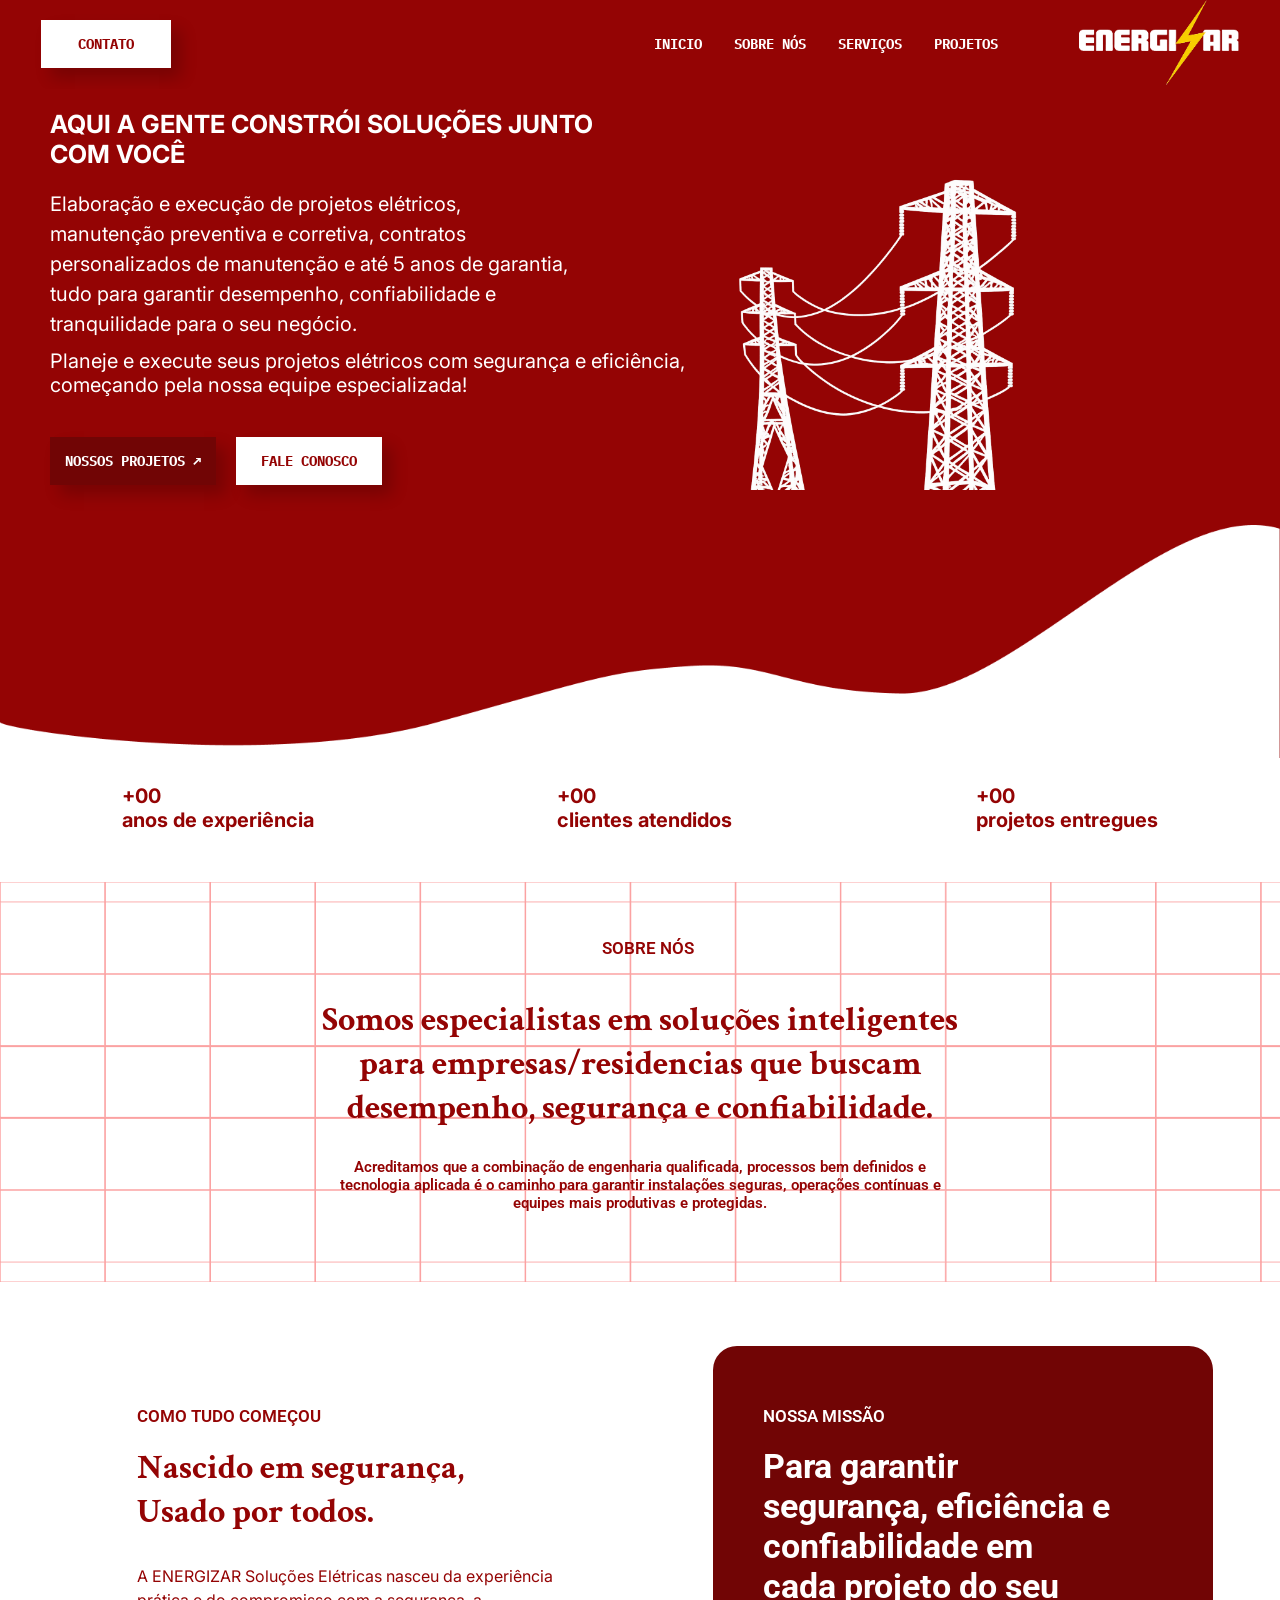
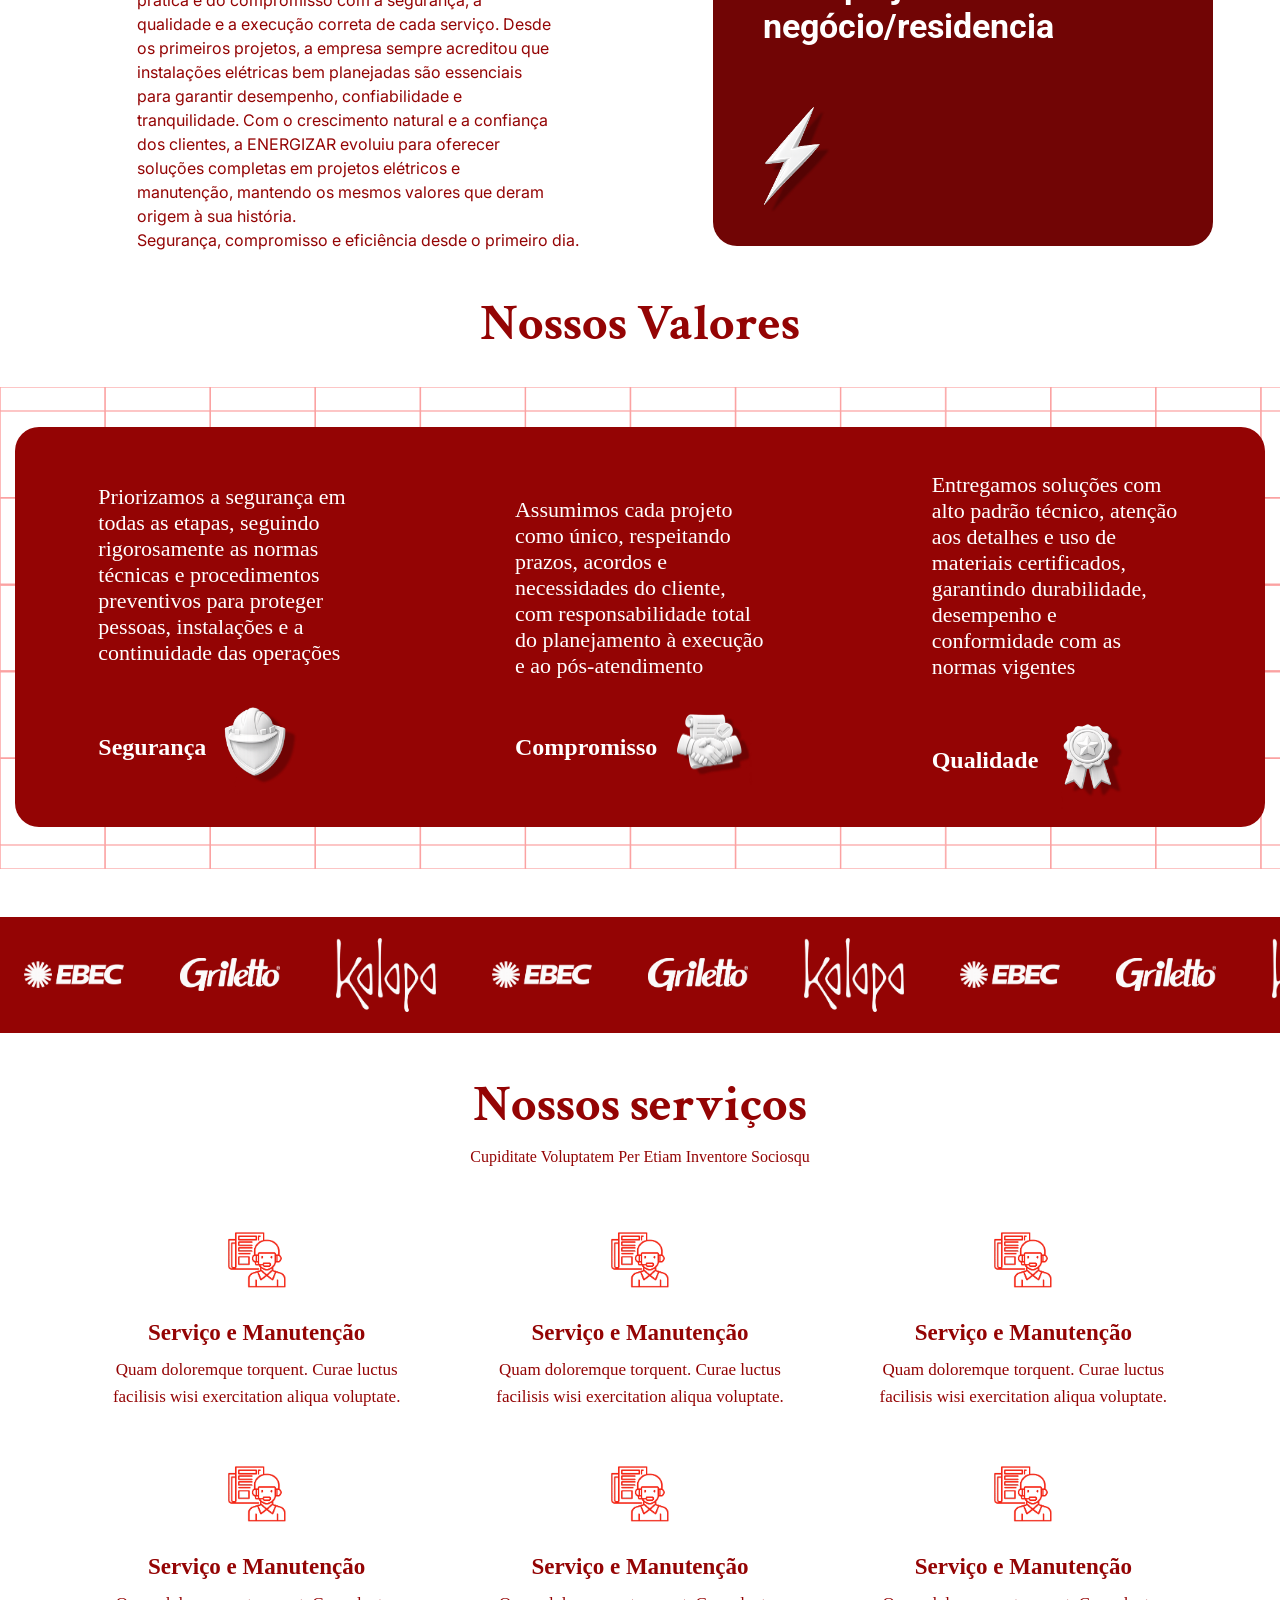
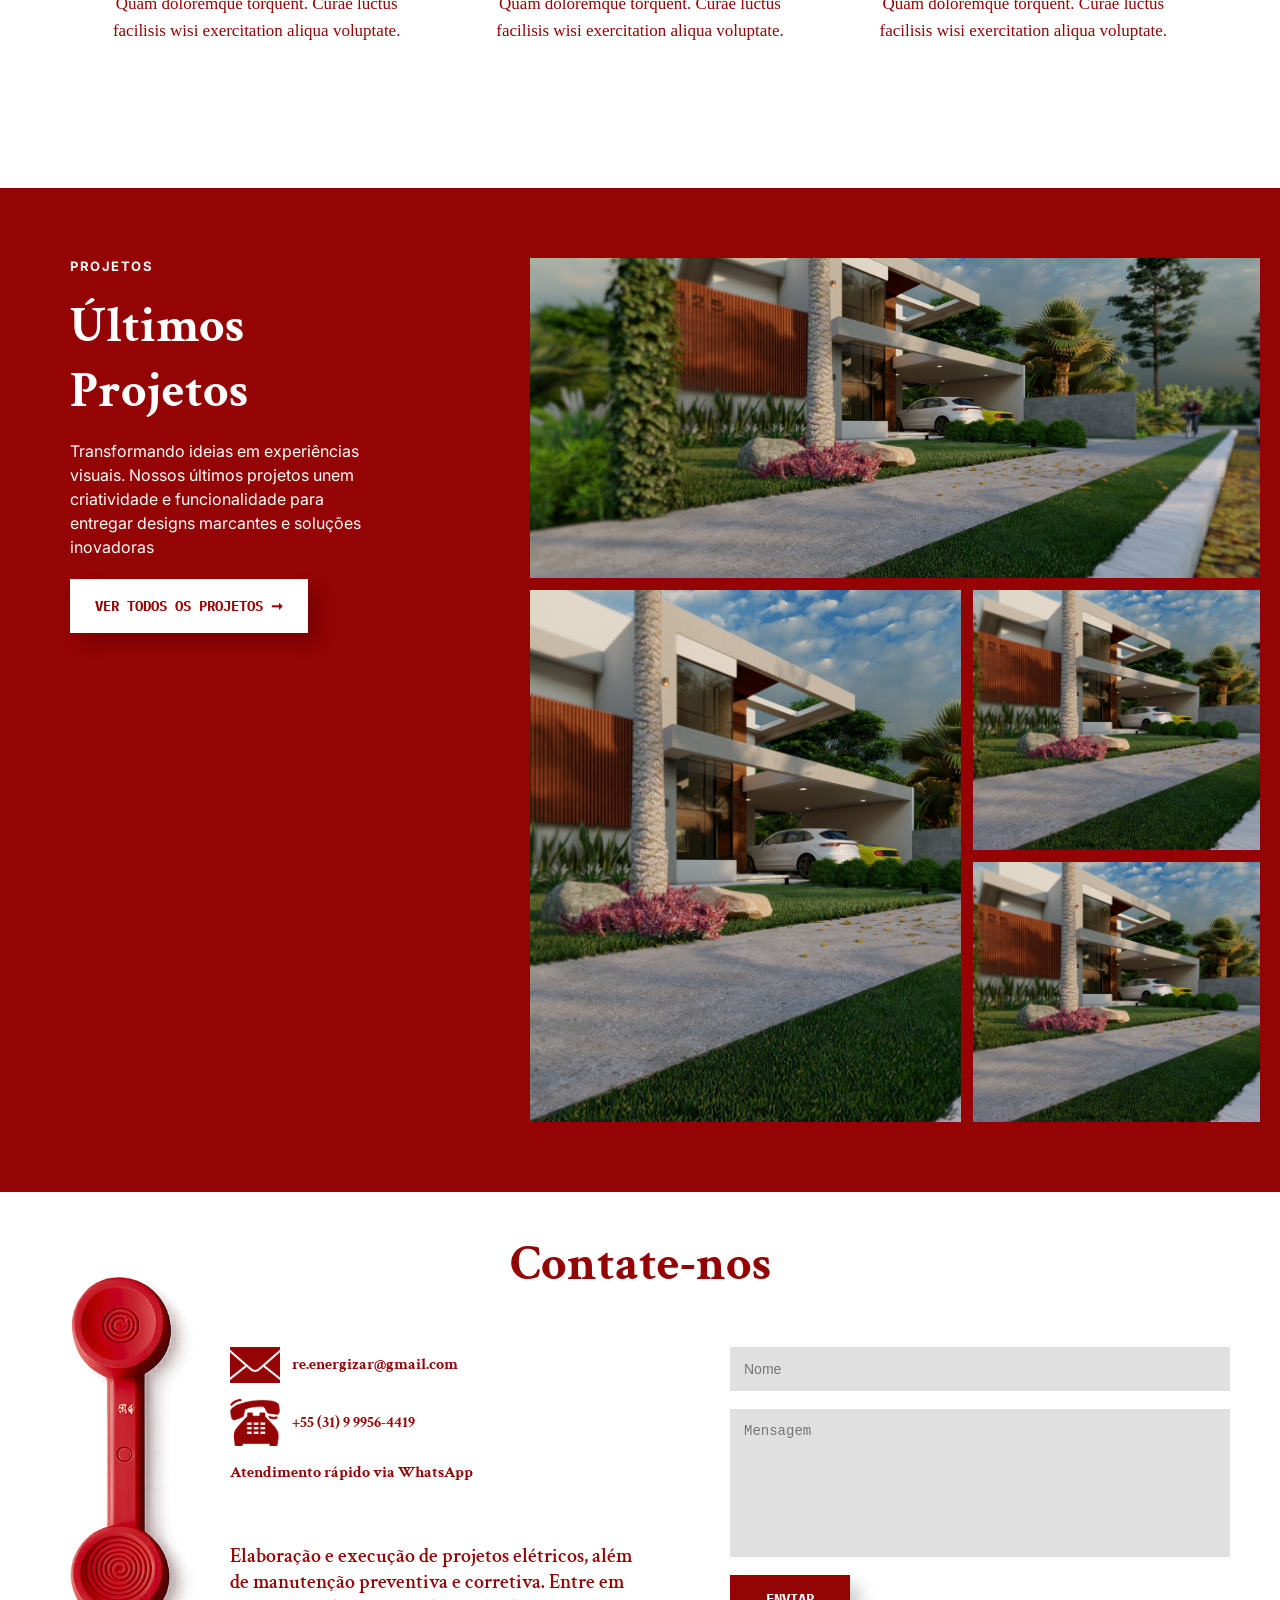
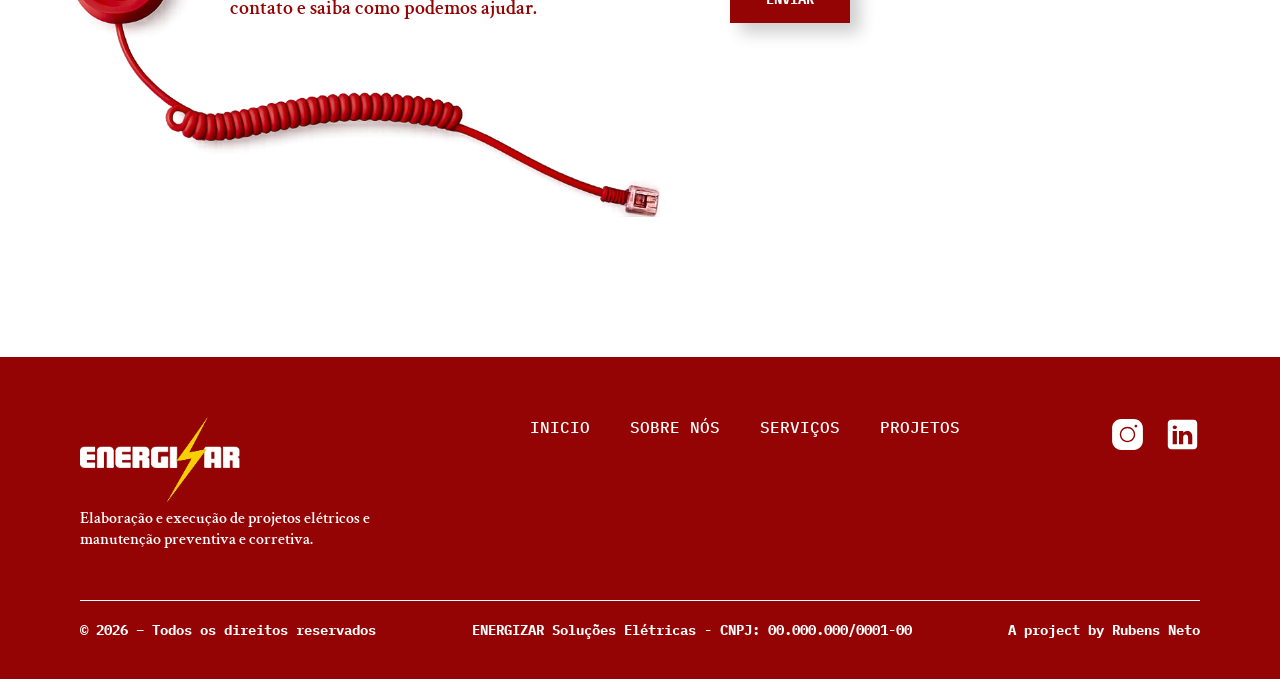
==== index.html @ 708cdece "ENERGIZAR1.1" ====
<!DOCTYPE html>
<html lang="pt-br">

<head>
    <!-- ========== FONTES ========== -->
    <link rel="preconnect" href="https://fonts.googleapis.com">
    <link rel="preconnect" href="https://fonts.gstatic.com" crossorigin>
    <link
        href="https://fonts.googleapis.com/css2?family=IBM+Plex+Mono:ital,wght@0,100;0,200;0,300;0,400;0,500;0,600;0,700;1,100;1,200;1,300;1,400;1,500;1,600;1,700&display=swap"
        rel="stylesheet">
    <link rel="preconnect" href="https://fonts.googleapis.com">
    <link rel="preconnect" href="https://fonts.gstatic.com" crossorigin>
    <link
        href="https://fonts.googleapis.com/css2?family=Inter:ital,opsz,wght@0,14..32,100..900;1,14..32,100..900&display=swap"
        rel="stylesheet">
    <link rel="preconnect" href="https://fonts.googleapis.com">
    <link rel="preconnect" href="https://fonts.gstatic.com" crossorigin>
    <link href="https://fonts.googleapis.com/css2?family=Roboto:ital,wght@0,100..900;1,100..900&display=swap"
        rel="stylesheet">
    <link rel="preconnect" href="https://fonts.googleapis.com">
    <link rel="preconnect" href="https://fonts.gstatic.com" crossorigin>
    <link
        href="https://fonts.googleapis.com/css2?family=Crimson+Text:ital,wght@0,400;0,600;0,700;1,400;1,600;1,700&display=swap"
        rel="stylesheet">

    <!-- ========== META ========== -->
    <meta charset="UTF-8">
    <meta name="viewport" content="width=device-width, initial-scale=1.0">

    <!-- ========== FAVICON ========== -->
    <link rel="icon" type="image/png" sizes="32x32" href="/img/favicon-32x32.png">
    <link rel="icon" type="image/png" sizes="16x16" href="/img/favicon-16x16.png">

    <!-- ========== STYLE ========== -->
    <link rel="stylesheet" href="./style/styleHeader.css">
    <link rel="stylesheet" href="./style/styleInicio.css">

    <!-- ========== TITULO ========== -->
    <title>ENERGIZAR</title>
</head>

<body>
    <!-- ========== HEADER ========== -->
    <header id="header">
        <nav>
            <!-- MENU DESKTOP -->
            <a href="#contato"><button class="contatoHeader">CONTATO</button></a>

            <ul class="nav-list">
                <li><a class="list" href="#inicio">INICIO</a></li>
                <li><a class="list" href="#sobreNos">SOBRE NÓS</a></li>
                <li><a class="list" href="#servicos">SERVIÇOS</a></li>
                <li><a class="list" href="#projetos">PROJETOS</a></li>
            </ul>

            <a class="logo" href="/"><img src="/img/logo.png" alt=""></a>

            <!-- BOTÃO MOBILE -->
            <button class="menu-toggle" id="menuToggle" aria-label="Abrir menu">
                <span></span>
                <span></span>
            </button>

            <!-- MENU MOBILE -->
            <nav class="mobile-menu" id="mobileMenu">
                <ul>
                    <li style="--i:0"><a href="#inicio">INÍCIO</a></li>
                    <li style="--i:1"><a href="#sobreNos">SOBRE NÓS</a></li>
                    <li style="--i:2"><a href="#servicos">SERVIÇOS</a></li>
                    <li style="--i:3"><a href="#projetos">PROJETOS</a></li>
                    <li style="--i:4"><a href="#contato">CONTATO</a></li>
                </ul>
            </nav>
        </nav>
    </header>

    <main>
        <!-- ========== INICIO ========== -->
        <section id="inicio" class="section inicio">
            <div class="containerInicio">
                <img class="capaceteInicio" src="img/capaceteInicio.png" alt="capaceteInicio">

                <h1>AQUI A GENTE CONSTRÓI SOLUÇÕES JUNTO COM VOCÊ</h1>
                <p> Elaboração e execução de projetos elétricos,
                    manutenção preventiva e corretiva, contratos personalizados de manutenção e até 5 anos de
                    garantia,
                    tudo para garantir desempenho, confiabilidade e tranquilidade para o seu negócio.</p>
                <h2>
                    Planeje e execute seus projetos elétricos com segurança e eficiência, começando pela nossa
                    equipe
                    especializada!
                </h2>
            </div>

            <div class="btnInicio">
                <a href="projetos.html#maisProjetos"><button class="btnProjetos">NOSSOS PROJETOS ↗</button></a>

                <a href="#contato"><button class="btnContato">FALE CONOSCO</button></a>
            </div>

            <div class="divisor">
                <img src="img/divisão.png" alt="dividir paginas">
            </div>

            <div class="antenas">
                <img src="./img/antenas.png" alt="antenas">
            </div>
        </section>
        <!-- ========== SOBRE NÓS ========== -->
        <section id="sobreNos" class="section sobreNos">
            <div class="containerSobre">
                <div class="dados">
                    <h3>
                        +00 <br>
                        anos de experiência
                    </h3>

                    <h3>
                        +00 <br>
                        clientes atendidos
                    </h3>

                    <h3>
                        +00 <br>
                        projetos entregues
                    </h3>
                </div>
                <div class="dadosSobre">
                    <img class="grade" src="img/grade.png" alt="grade">
                    <h3>
                        SOBRE NÓS
                    </h3>
                    <h2>
                        Somos especialistas em soluções inteligentes para empresas/residencias que buscam desempenho,
                        segurança e confiabilidade.
                    </h2>
                    <h4>
                        Acreditamos que a combinação de engenharia qualificada, processos bem definidos e tecnologia
                        aplicada é o caminho para garantir instalações seguras, operações contínuas e equipes mais
                        produtivas e protegidas.
                    </h4>
                </div>
                <div class="containerFlexSobre">
                    <div class="dadosHistoria">
                        <h3>
                            COMO TUDO COMEÇOU
                        </h3>
                        <h2>
                            Nascido em segurança,
                            Usado por todos.
                        </h2>
                        <p>
                            A ENERGIZAR Soluções Elétricas nasceu da experiência prática e do compromisso com a
                            segurança, a qualidade e a execução correta de cada serviço.

                            Desde os primeiros projetos, a empresa sempre acreditou que instalações elétricas bem
                            planejadas são essenciais para garantir desempenho, confiabilidade e tranquilidade. Com o
                            crescimento natural e a confiança dos clientes, a ENERGIZAR evoluiu para oferecer soluções
                            completas em projetos elétricos e manutenção, mantendo os mesmos valores que deram origem à
                            sua história.
                        </p>

                        <span>Segurança, compromisso e eficiência desde o primeiro dia.</span>

                    </div>
                    <div class="quadradoMissao">
                        <h3>
                            NOSSA MISSÃO
                        </h3>
                        <h2>
                            Para garantir segurança, eficiência e confiabilidade em cada projeto do seu
                            negócio/residencia
                        </h2>

                        <img src="img/raio3D.png" alt="raio3D">
                    </div>
                </div>



                <div class="containerValoresFlex">
                    <h2>Nossos Valores</h2>

                    <div class="valoresBG">
                        <img class="bgValores" src="img/gradeValores.png" alt="grade">

                        <div class="containerValores">
                            <div class="seguranca">
                                <p>
                                    Priorizamos a segurança em todas as etapas, seguindo rigorosamente as normas
                                    técnicas e
                                    procedimentos preventivos para proteger pessoas, instalações e a continuidade das
                                    operações
                                </p>

                                <div class="valorFooter">
                                    <h1>
                                        Segurança
                                    </h1>

                                    <img src="img/seguranca.png" alt="">
                                </div>
                            </div>

                            <div class="compromisso">
                                <p>
                                    Assumimos cada projeto como único, respeitando prazos, acordos e necessidades do
                                    cliente, com responsabilidade total do planejamento à execução e ao
                                    pós-atendimento
                                </p>

                                <div class="valorFooter">
                                    <h1>
                                        Compromisso
                                    </h1>

                                    <img src="img/compromisso.png" alt="">
                                </div>
                            </div>

                            <div class="qualidade">
                                <p>
                                    Entregamos soluções com alto padrão técnico, atenção aos detalhes e uso de materiais
                                    certificados, garantindo durabilidade, desempenho e conformidade com as normas
                                    vigentes
                                </p>

                                <div class="valorFooter">
                                    <h1>
                                        Qualidade
                                    </h1>

                                    <img src="img/qualidade.png" alt="">
                                </div>
                            </div>

                        </div>
                    </div>
                </div>
            </div>
        </section>
        <!-- ========== CARROSSEL ========== -->
        <div id="carrossel">
            <div class="carrossel">
                <div class="group">
                    <div class="imgCarousel"><img src="img/logos/ebec.png"></div>
                    <div class="imgCarousel"><img src="img/logos/griletto.png"></div>
                    <div class="imgCarousel"><img src="img/logos/kalapa.png"></div>
                    <div class="imgCarousel"><img src="img/logos/ebec.png"></div>
                    <div class="imgCarousel"><img src="img/logos/griletto.png"></div>
                    <div class="imgCarousel"><img src="img/logos/kalapa.png"></div>
                    <div class="imgCarousel"><img src="img/logos/ebec.png"></div>
                    <div class="imgCarousel"><img src="img/logos/griletto.png"></div>
                    <div class="imgCarousel"><img src="img/logos/kalapa.png"></div>
                </div>
                <div aria-hidden class="group">
                    <div class="imgCarousel"><img src="img/logos/ebec.png"></div>
                    <div class="imgCarousel"><img src="img/logos/griletto.png"></div>
                    <div class="imgCarousel"><img src="img/logos/kalapa.png"></div>
                    <div class="imgCarousel"><img src="img/logos/ebec.png"></div>
                    <div class="imgCarousel"><img src="img/logos/griletto.png"></div>
                    <div class="imgCarousel"><img src="img/logos/kalapa.png"></div>
                    <div class="imgCarousel"><img src="img/logos/ebec.png"></div>
                    <div class="imgCarousel"><img src="img/logos/griletto.png"></div>
                    <div class="imgCarousel"><img src="img/logos/kalapa.png"></div>
                </div>
            </div>

        </div>
        <!-- ========== SERVIÇOS ========== -->
        <section id="servicos" class="section servicos">
            <h3>Nossos serviços</h3>
            <h4>Cupiditate Voluptatem Per Etiam Inventore Sociosqu</h4>

            <div class="servicosGrid">
                <div class="servicoCard">
                    <img src="img/serviços/serviços e manutenção.png" alt="Serviço">
                    <h5>Serviço e Manutenção</h5>
                    <p>
                        Quam doloremque torquent. Curae luctus
                        facilisis wisi exercitation aliqua voluptate.
                    </p>
                </div>

                <div class="servicoCard">
                    <img src="img/serviços/serviços e manutenção.png" alt="Serviço">
                    <h5>Serviço e Manutenção</h5>
                    <p>
                        Quam doloremque torquent. Curae luctus
                        facilisis wisi exercitation aliqua voluptate.
                    </p>
                </div>

                <div class="servicoCard">
                    <img src="img/serviços/serviços e manutenção.png" alt="Serviço">
                    <h5>Serviço e Manutenção</h5>
                    <p>
                        Quam doloremque torquent. Curae luctus
                        facilisis wisi exercitation aliqua voluptate.
                    </p>
                </div>

                <div class="servicoCard">
                    <img src="img/serviços/serviços e manutenção.png" alt="Serviço">
                    <h5>Serviço e Manutenção</h5>
                    <p>
                        Quam doloremque torquent. Curae luctus
                        facilisis wisi exercitation aliqua voluptate.
                    </p>
                </div>

                <div class="servicoCard">
                    <img src="img/serviços/serviços e manutenção.png" alt="Serviço">
                    <h5>Serviço e Manutenção</h5>
                    <p>
                        Quam doloremque torquent. Curae luctus
                        facilisis wisi exercitation aliqua voluptate.
                    </p>
                </div>

                <div class="servicoCard">
                    <img src="img/serviços/serviços e manutenção.png" alt="Serviço">
                    <h5>Serviço e Manutenção</h5>
                    <p>
                        Quam doloremque torquent. Curae luctus
                        facilisis wisi exercitation aliqua voluptate.
                    </p>
                </div>
            </div>
        </section>
        <!-- ========== PROJETOS ========== -->
        <section id="projetos" class="section projetos">
            <div class="containerProjetos">
                <h3>PROJETOS</h3>
                <h1>Últimos Projetos</h1>

                <p>Transformando ideias em experiências visuais.
                    Nossos últimos projetos unem criatividade e funcionalidade para entregar designs marcantes e
                    soluções inovadoras </p>

                <a href="projetos.html#maisProjetos"><button class="verProjetos">VER TODOS OS PROJETOS ➞</button></a>
            </div>
            <div class="portfolio">

                <div class="card img1">
                    <img src="img/VB.jpg" alt="Casa VB">
                    <div class="overlay">
                        <h3>Casa VB</h3>
                        <p>Jaraguá do Sul - SC</p>
                    </div>
                </div>

                <div class="card img2">
                    <img src="img/VB.jpg" alt="Detalhe Fachada">
                    <div class="overlay">
                        <h3>Detalhe Fachada</h3>
                        <p>Arquitetura</p>
                    </div>
                </div>

                <div class="card img3">
                    <img src="img/VB.jpg" alt="Área Externa">
                    <div class="overlay">
                        <h3>Área Externa</h3>
                        <p>Residencial</p>
                    </div>
                </div>

                <div class="card img4">
                    <img src="img/VB.jpg" alt="Fachada">
                    <div class="overlay">
                        <h3>Fachada</h3>
                        <p>Alto padrão</p>
                    </div>
                </div>
            </div>

        </section>
        <!-- ========== CONTATO ========== -->
        <section id="contato" class="section contato">
            <div class="containerContatos">

                <h3>Contate-nos</h3>

                <div class="contatoWrapper">

                    <!-- TELEFONE DECORATIVO -->
                    <div class="telefoneDecorativo">
                        <img src="img/Contatos/telefone grande.png" alt="Telefone vermelho">
                    </div>

                    <!-- GRID REAL -->
                    <div class="contatoGrid">

                        <!-- INFO -->
                        <div class="contatoInfo">

                            <div class="contatoItem">
                                <img src="img/Contatos/email.png" alt="">
                                <span>re.energizar@gmail.com</span>
                            </div>

                            <div class="contatoItem">
                                <img src="img/Contatos/telefone.png" alt="">
                                <span>+55 (31) 9 9956-4419</span>
                            </div>

                            <h4>Atendimento rápido via WhatsApp</h4>

                            <p>
                                Elaboração e execução de projetos elétricos,
                                além de manutenção preventiva e corretiva.
                                Entre em contato e saiba como podemos ajudar.
                            </p>

                        </div>

                        <!-- FORM -->
                        <div class="contatoForm">
                            <form onsubmit="enviarWhats(event)">
                                <input type="text" placeholder="Nome" id="nome">
                                <textarea placeholder="Mensagem" rows="4" id="mensagem"></textarea>
                                <button type="submit" >ENVIAR</button>
                            </form>
                        </div>

                    </div>
                </div>

            </div>
        </section>
    </main>

    <footer id="footer">
        <div class="containerFooter">
            <div class="footerLogo">
                <a class="logo" href="/"><img src="/img/logo.png" alt=""></a>

                <p>Elaboração e execução de projetos elétricos e manutenção preventiva e corretiva.</p>
            </div>

            <div class="footerMenu">
                <ul class="nav-list-footer">
                    <li><a class="list" href="#inicio">INICIO</a></li>
                    <li><a class="list" href="#sobreNos">SOBRE NÓS</a></li>
                    <li><a class="list" href="#servicos">SERVIÇOS</a></li>
                    <li><a class="list" href="#projetos">PROJETOS</a></li>
                </ul>
            </div>

            <div class="footerRedeSociais">
                <!-- INSTAS -->
                <a href="https://www.instagram.com/energizar4/"><svg xmlns="http://www.w3.org/2000/svg" x="0px" y="0px"
                        width="35 " height="35" viewBox="0,0,256,256">
                        <g fill="#ffffff" fill-rule="nonzero" stroke="none" stroke-width="1" stroke-linecap="butt"
                            stroke-linejoin="miter" stroke-miterlimit="10" stroke-dasharray="" stroke-dashoffset="0"
                            font-family="none" font-weight="none" font-size="none" text-anchor="none"
                            style="mix-blend-mode: normal">
                            <g transform="scale(5.12,5.12)">
                                <path
                                    d="M16,3c-7.17,0 -13,5.83 -13,13v18c0,7.17 5.83,13 13,13h18c7.17,0 13,-5.83 13,-13v-18c0,-7.17 -5.83,-13 -13,-13zM37,11c1.1,0 2,0.9 2,2c0,1.1 -0.9,2 -2,2c-1.1,0 -2,-0.9 -2,-2c0,-1.1 0.9,-2 2,-2zM25,14c6.07,0 11,4.93 11,11c0,6.07 -4.93,11 -11,11c-6.07,0 -11,-4.93 -11,-11c0,-6.07 4.93,-11 11,-11zM25,16c-4.96,0 -9,4.04 -9,9c0,4.96 4.04,9 9,9c4.96,0 9,-4.04 9,-9c0,-4.96 -4.04,-9 -9,-9z">
                                </path>
                            </g>
                        </g>
                    </svg></a>

                <!-- LINKEDIN -->
                <a href="http://linkedin.com/energizar/"><svg xmlns="http://www.w3.org/2000/svg" x="0px" y="0px"
                        width="35" height="35" viewBox="0,0,256,256">
                        <g fill="#ffffff" fill-rule="nonzero" stroke="none" stroke-width="1" stroke-linecap="butt"
                            stroke-linejoin="miter" stroke-miterlimit="10" stroke-dasharray="" stroke-dashoffset="0"
                            font-family="none" font-weight="none" font-size="none" text-anchor="none"
                            style="mix-blend-mode: normal">
                            <g transform="scale(5.12,5.12)">
                                <path
                                    d="M41,4h-32c-2.76,0 -5,2.24 -5,5v32c0,2.76 2.24,5 5,5h32c2.76,0 5,-2.24 5,-5v-32c0,-2.76 -2.24,-5 -5,-5zM17,20v19h-6v-19zM11,14.47c0,-1.4 1.2,-2.47 3,-2.47c1.8,0 2.93,1.07 3,2.47c0,1.4 -1.12,2.53 -3,2.53c-1.8,0 -3,-1.13 -3,-2.53zM39,39h-6c0,0 0,-9.26 0,-10c0,-2 -1,-4 -3.5,-4.04h-0.08c-2.42,0 -3.42,2.06 -3.42,4.04c0,0.91 0,10 0,10h-6v-19h6v2.56c0,0 1.93,-2.56 5.81,-2.56c3.97,0 7.19,2.73 7.19,8.26z">
                                </path>
                            </g>
                        </g>
                    </svg></a>

            </div>

        </div>

        <div class="footerEnd">
            <h4>© 2026 – Todos os direitos reservados</h4>

            <h4>ENERGIZAR Soluções Elétricas - CNPJ: 00.000.000/0001-00</h4>

            <h4>A project by Rubens Neto</h4>

        </div>
    </footer>


    <script src="header.js"></script>
    <script src="contato.js"></script>

</body>

</html>
---- style/styleHeader.css ----
* {
    margin: 0;
    padding: 0;
}


/*HEADER*/
.contatoHeader {
    font-size: 14px;
    font-family: "IBM Plex Mono", monospace;
    font-weight: 700;
    font-style: normal;
    padding: 15px 37px;
    outline-offset: 0px;
    background: white;
    border: 0;
    font-weight: bolder;
    color: #940404;
    transition: all .1s ease-in-out;
    cursor: pointer;
    box-shadow: 10px 10px 15px rgba(0, 0, 0, 0.192);
    position: relative;
    overflow: hidden;
    transition-duration: .3s;
}

.contatoHeader:hover::before {
    transform: translate(0, -50%);
}

.contatoHeader:active {
    transform: translateY(4px);
    transition-duration: .3s;
}

.list {
    color: white;
    text-decoration: none;
    transition: 0.3s;
}

.list:hover {
    opacity: 0.7;
}

.logo img {
    width: 160px;
    height: auto;
}

.logoMobile {
    display: none;
}

nav {
    display: flex;
    justify-content: space-around;
    align-items: center;
    height: 100%;
    background-color: #940404;
    font-family: "IBM Plex Mono", monospace;
    font-weight: 700;
    font-size: 14px;
}

.nav-list {
    list-style: none;
    display: flex;
    margin-left: 370px;
}

.nav-list li {
    margin-left: 32px;

}


/* ===== MENU MOBILE ===== */
.menu-toggle {
    display: none;
}

.mobile-menu {
    display: none;
}

/* MOBILE */
@media screen and (max-width: 1000px) {

    nav {
        justify-content: space-around;
        padding: 0 30px;
    }

    .logo img {
        width: 140px;
    }

    .nav-list,
    .contatoHeader {
        display: none;
    }

    /* BOTÃO */
    .menu-toggle {
        display: block;
        width: 30px;
        height: 22px;
        position: relative;
        background: none;
        border: none;
        cursor: pointer;
        z-index: 1001;
    }

    .menu-toggle span {
        position: absolute;
        width: 100%;
        height: 2px;
        background: #fff;
        border-radius: 2px;
        transition:
            transform .45s cubic-bezier(.4, 0, .2, 1),
            top .45s cubic-bezier(.4, 0, .2, 1);
    }

    .menu-toggle span:nth-child(1) {
        top: 6px;
    }

    .menu-toggle span:nth-child(2) {
        top: 14px;
    }

    .menu-toggle.active span:nth-child(1) {
        top: 10px;
        transform: rotate(45deg);
    }

    .menu-toggle.active span:nth-child(2) {
        top: 10px;
        transform: rotate(-45deg);
    }

    /* MENU FULLSCREEN */
    .mobile-menu {
        display: block;
        position: fixed;
        inset: 0;
        background: #940404;
        backdrop-filter: blur(20px);
        transform: translateY(-100%);
        transition: transform .55s cubic-bezier(.4, 0, .2, 1);
        padding: 100px 24px;
        z-index: 1000;
    }

    .mobile-menu.active {
        transform: translateY(0);
    }

    .mobile-menu ul {
        list-style: none;
        margin-right: 450px;
        margin-bottom: 400px;
    }

    .mobile-menu li {
        opacity: 0;
        transform: translateY(16px);
    }

    .mobile-menu.active li {
        animation: fadeUp .45s cubic-bezier(.4, 0, .2, 1) forwards;
        animation-delay: calc(var(--i) * 0.08s);
    }

    .mobile-menu a {
        display: block;
        padding: 16px 0;
        font-size: 30px;
        color: #ffffff;
        text-decoration: none;
        border-bottom: 1px solid rgba(0, 0, 0, .08);
    }

    @keyframes fadeUp {
        to {
            opacity: 1;
            transform: translateY(0);
        }
    }
}
---- style/styleInicio.css ----
* {
    margin: 0;
    padding: 0;
}

body {
    overflow-x: hidden;
}

/*SCROLBAR*/
::-webkit-scrollbar {
    width: 10px;
}

::-webkit-scrollbar-thumb {
    background: transparent;
}

::-webkit-scrollbar-thumb {
    border-radius: 6px;
    background-color: #940404;
}


/*toda section tem no minimo 75% de altura*/
section {
    min-height: 75vh;
}

#inicio {
    background: #940404;
    position: relative;
    overflow: hidden;
}

.containerInicio {
    color: #ffffff;
    margin-left: 50px;
    padding-top: 20px;
}

.containerInicio h1 {
    font-family: "Inter", sans-serif;
    font-weight: bold;
    font-size: 25px;
    max-width: 550px;
    line-height: 1.2;
}

.containerInicio p {
    font-family: "Inter", sans-serif;
    font-weight: normal;
    font-size: 20px;
    margin-top: 20px;
    max-width: 520px;
    line-height: 1.5;
}

.containerInicio h2 {
    font-family: "Inter", sans-serif;
    font-weight: normal;
    font-size: 20px;
    margin-top: 10px;
    max-width: 700px;
}

.btnInicio {
    position: relative;
    z-index: 10;
}

.btnProjetos {
    font-size: 14px;
    font-family: "IBM Plex Mono", monospace;
    font-weight: 700;
    font-style: normal;
    padding: 15px 15px;
    outline-offset: 0px;
    background: #710505;
    border: 0;
    font-weight: bolder;
    color: #ffffff;
    transition: all .1s ease-in-out;
    cursor: pointer;
    box-shadow: 10px 10px 15px rgba(0, 0, 0, 0.192);
    overflow: hidden;
    transition-duration: .3s;
}

.btnProjetos:hover::before {
    transform: translate(0, -50%);
}

.btnProjetos:active {
    transform: translateY(4px);
    transition-duration: .3s;
}

.btnContato {
    font-size: 14px;
    font-family: "IBM Plex Mono", monospace;
    font-weight: 700;
    font-style: normal;
    padding: 15px 25px;
    outline-offset: 0px;
    background: #ffffff;
    border: 0;
    font-weight: bolder;
    color: #940404;
    transition: all .1s ease-in-out;
    cursor: pointer;
    box-shadow: 10px 10px 15px rgba(0, 0, 0, 0.192);
    overflow: hidden;
    transition-duration: .3s;
}

.btnContato:hover::before {
    transform: translate(0, -50%);
}

.btnContato:active {
    transform: translateY(4px);
    transition-duration: .3s;
}

.btnInicio {
    margin-left: 50px;
    margin-top: 40px;
    display: flex;
    gap: 20px;

}

.divisor{
position:absolute;
bottom:0;
left:0;
width:100%;
}

.divisor img{
width:100%;
display: block;
}

.antenas{
position:absolute;
bottom:0;
right:18%;
top: 12%;
}

.antenas img{
width:clamp(200px, 25vw, 400px);
}

.capaceteInicio {
    display: none;
}

/*MOBILE #INICIO*/
@media screen and (max-width: 1000px) {
    .capaceteInicio {
        display: block;
    }

    .capaceteInicio {
        width: 90px;
        margin-bottom: 25px;
    }

    .containerInicio p {
        display: none;
    }

    .containerInicio h1 {
        max-width: 300px;
        font-size: 20px;
    }

    .containerInicio h2 {
        max-width: 300px;
        font-size: 20px;
    }

    .btnContato {
        display: none;
    }

    .antenas {
        display: none;
    }

}

/*SOBRE NOS*
DADOS*/

#sobreNos{
    background-color: #fff;
}

.dados {
    display: flex;
    justify-content: space-around;
    align-items: center;
}

.dados h3 {
    font-size: 20px;
    font-family: "Inter", sans-serif;
    font-weight: bold;
    color: #940404;
    margin-top: 20px;
}

.dadosSobre {
    position: relative;
    margin-top: 50px;

}

.grade img {
    width: 100%;
    display: block;
}

.dadosSobre h3 {
    font-family: "Roboto", sans-serif;
    font-weight: 600;
    font-size: 17px;
    position: absolute;
    top: 14%;
    left: 47%;
    color: #940404;
}

.dadosSobre h2 {
    font-family: "Crimson Text", serif;
    font-weight: bold;
    text-align: center;
    font-size: 34px;
    max-width: 700px;
    position: absolute;
    top: 45%;
    left: 50%;
    transform: translate(-50%, -50%);
    color: #940404;
}

.dadosSobre h4 {
    font-family: "Roboto", sans-serif;
    font-weight: 600;
    text-align: center;
    font-size: 15px;
    position: absolute;
    top: 75%;
    left: 50%;
    transform: translate(-50%, -50%);
    color: #940404;
}

/*MOBILE
SOBRE NOS*
DADOS*/

@media screen and (max-width: 1000px) {
    .dados {
        text-align: center;
    }

    .dados h3 {
        font-size: 15px;
        min-width: 50px;
    }

    .dadosSobre {
        position: relative;
        margin-top: 50px;
    }

    .dadosSobre h3 {
        font-size: 17px;
        top: 10%;
        left: 40%;
    }

    .dadosSobre h2 {
        font-size: 20px;
        min-width: 300px;
        top: 40%;
        left: 50%;
    }

    .dadosSobre h4 {
        font-size: 15px;
        min-width: 350px;
        top: 75%;
        left: 50%;
    }

}




/*SOBRE NOS
VALORES, HISTORIA e MISSAO*/

/*HISTORIA*/

.containerFlexSobre {
    display: flex;
    justify-content: space-around;
    margin-top: 60px;
}

.dadosHistoria {
    color: #940404;
    margin-left: 70PX;
}

.dadosHistoria h3 {
    margin-top: 60px;
    font-family: "Roboto", sans-serif;
    font-weight: 600;
    font-size: 17px;
    color: #940404;
}

.dadosHistoria h2 {
    margin-top: 20px;
    font-family: "Crimson Text", serif;
    font-weight: bold;
    font-size: 34px;
    max-width: 350px;
    color: #940404;
}

.dadosHistoria p {
    margin-top: 30px;
    font-family: "Inter", sans-serif;
    font-weight: normal;
    max-width: 420px;
    line-height: 1.5;
    color: #940404;
}

.dadosHistoria span {
    margin-top: 70px;
    font-family: "Inter", sans-serif;
    font-weight: normal;
    max-width: 420px;
    line-height: 1.5;
    color: #940404;
}

/*MISSAO*/

.quadradoMissao {
    width: 500px;
    height: 500px;
    background-color: #710505;
    border-radius: 24px;
}

.quadradoMissao h3 {
    margin-top: 60px;
    margin-left: 50px;
    font-family: "Roboto", sans-serif;
    font-weight: 600;
    font-size: 17px;
    color: #ffffff;
}

.quadradoMissao h2 {
    margin-top: 20px;
    margin-left: 50px;
    font-family: "Roboto", sans-serif;
    font-weight: bold;
    font-size: 34px;
    max-width: 350px;
    color: #ffffff;
}

.quadradoMissao img {
    width: 70px;
    margin-top: 60px;
    margin-left: 50px;
}

/*VALORES*/
.valoresBG {
    position: relative;
    width: 100%;
    display: flex;
    justify-content: center;
    margin-top: 30px;
    margin-bottom: 90px
}

.bgValores {
    position: absolute;
    inset: 0;
    object-fit: cover;
    z-index: 1;
}

.containerValoresFlex {
    display: flex;
    flex-direction: column;
    align-items: center;
}

.containerValoresFlex h2 {
    font-family: "Crimson Text", serif;
    font-weight: bold;
    display: flex;
    justify-content: center;
    color: #940404;
    margin-top: 40px;
    font-size: 50px;
}

.containerValores {
    margin-top: 40px;
    width: 1250px;
    height: 400px;
    background-color: #940404;
    border-radius: 24px;
    display: flex;
    justify-content: space-around;
    align-items: center;
    z-index: 2;
}

.containerValores p {
    color: #ffffff;
    max-width: 250px;
    font-size: 22px;
    margin-top: 30px;
}

.valorFooter {
    display: flex;
    align-items: center;
    gap: 12px;
    margin-top: 30px;
}

.containerValores h1 {
    color: #ffffff;
}

.containerValores img {
    width: 90px;
    pointer-events: none;
}

/*MOBILE
SOBRE NÒS
MISSÃO
VALORES*/

@media screen and (max-width: 1000px) {

    /* HISTÓRIA + MISSÃO */
    .containerFlexSobre {
        flex-direction: column;
        align-items: center;
        margin-top: 40px;
        gap: 40px;
    }

    .dadosHistoria {
        margin-left: 0;
        padding: 0 25px;
        text-align: left;
    }

    .dadosHistoria h2 {
        font-size: 26px;
        max-width: 100%;
    }

    .dadosHistoria p {
        max-width: 100%;
        font-size: 15px;
    }

    .dadosHistoria span {
        display: block;
        margin-top: 30px;
        font-size: 14px;
    }

    /* MISSÃO */
    .quadradoMissao {
        width: 90%;
        height: auto;
        padding-bottom: 40px;
    }

    .quadradoMissao h3,
    .quadradoMissao h2,
    .quadradoMissao img {
        margin-left: 30px;
        margin-right: 30px;
    }

    .quadradoMissao h2 {
        font-size: 24px;
        max-width: 100%;
    }

    .quadradoMissao img {
        margin-top: 40px;
        width: 55px;
    }

    /* VALORES */

    .bgValores {
        display: none;
    }

    .containerValoresFlex h2 {
        font-size: 42px;
        text-align: center;
    }

    .containerValores {
        flex-direction: column;
        width: 70%;
        height: auto;
        padding: 40px 25px;
        gap: 40px;
        align-items: flex-start;
    }

    .containerValores p {
        max-width: 90%;
        font-size: 16px;
        margin-left: 15px;
    }

    .containerValores img {
        width: 60px;
        margin-left: 15px;
    }

    .valorFooter h1 {
        font-size: 20px;
        margin-left: 15px;
    }

}

/*CARROSEL*/
#carrossel {
    background: #940404;
    overflow: hidden;
}

.carrossel {
    margin: 10px auto;
    display: flex;
    overflow-x: hidden;
}

.carrossel::-webkit-scrollbar {
    display: none;
}

.group {
    display: flex;
    align-items: center;
    justify-content: center;
    gap: 0.5em;
    animation: spin 30s infinite linear;
    padding-right: 1em;
}

.imgCarousel {
    margin: 0;
    flex: 0 0 5em;
    height: 3em;
    padding: 1.5em;
    display: flex;
    align-items: center;
}

.imgCarousel img {
    width: 100px;
}

@keyframes spin {
    from {
        translate: 0;
    }

    to {
        translate: -100%;
    }
}

/*NOSSOS SERVIÇOS*/
#servicos {
    background-color: #fff;
}

.servicos {
    text-align: center;
    padding: 40px 30px;
}

.servicos h3 {
    font-family: "Crimson Text", serif;
    font-weight: bold;
    color: #940404;
    font-size: 50px;
    margin-bottom: 10px;
}

.servicos h4 {
    color: #940404;
    font-weight: 400;
    margin-bottom: 60px;
}

.servicosGrid {
    display: grid;
    grid-template-columns: repeat(3, 1fr);
    gap: 50px;
    max-width: 1100px;
    margin: 0 auto;
    margin-bottom: 90px;
}

.servicoCard img {
    width: 70px;
    margin-bottom: 20px;
}

.servicoCard h5 {
    color: #940404;
    font-size: 23px;
    margin-bottom: 10px;
}

.servicoCard p {
    color: #940404;
    font-size: 17px;
    line-height: 1.6;
}

/*MOBILE
NOSSOS SERVIÇOS*/

@media screen and (max-width: 1000px) {

    .servicos {
        padding: 40px 20px;
    }

    .servicos h3 {
        font-size: 42px;
    }

    .servicos h4 {
        font-size: 14px;
        margin-bottom: 40px;
        padding: 0 10px;
    }

    .servicosGrid {
        grid-template-columns: 1fr;
        gap: 60px;
        max-width: 100%;
        margin-bottom: 60px;
    }

    .servicoCard {
        padding: 0 20px;
    }

    .servicoCard img {
        width: 85px;
    }

    .servicoCard h5 {
        font-size: 20px;
    }

    .servicoCard p {
        font-size: 15px;
        max-width: 280px;
        margin: 0 auto;
    }

}


/*PROJETOS*/
#projetos {
    background: #940404;
    display: flex;
}

.containerProjetos {
    margin-left: 70px;
    padding-top: 70px;
}

.containerProjetos h3 {
    font-family: "Inter", sans-serif;
    font-weight: bold;
    font-size: 13px;
    letter-spacing: 1.5px;
    color: #ffffff;
}

.containerProjetos h1 {
    margin-top: 20px;
    font-family: "Crimson Text", serif;
    font-weight: bold;
    font-size: 50px;
    max-width: 100px;
    color: #ffffff;
}

.containerProjetos p {
    margin-top: 15px;
    font-family: "Inter", sans-serif;
    font-weight: normal;
    max-width: 420px;
    line-height: 1.5;
    color: #ffffff;
}

.containerProjetos button {
    margin-top: 20px;
    font-size: 14px;
    font-family: "IBM Plex Mono", monospace;
    font-weight: 700;
    font-style: normal;
    padding: 18px 25px;
    outline-offset: 0px;
    background: #ffffff;
    border: 0;
    font-weight: bolder;
    color: #940404;
    transition: all .1s ease-in-out;
    cursor: pointer;
    box-shadow: 10px 10px 15px rgba(0, 0, 0, 0.192);
    overflow: hidden;
    transition-duration: .3s;
}

.containerProjetos button:hover::before {
    transform: translate(0, -50%);
}

.containerProjetos button:active {
    transform: translateY(4px);
    transition-duration: .3s;
}



/*PORTFOLIO*/
/* GRID PRINCIPAL */
.portfolio {
    display: grid;
    grid-template-columns: 0.6fr 0.4fr;
    grid-template-rows: 320px 260px 260px;
    gap: 12px;
    margin-top: 70px;
    grid-template-areas:
        "img1 img1"
        "img2 img3"
        "img2 img4";
    padding-left: 140px;
    margin-right: 20px;
    margin-bottom: 70px;
}

/* ÁREAS */
.img1 {
    grid-area: img1;
}

.img2 {
    grid-area: img2;
}

.img3 {
    grid-area: img3;
}

.img4 {
    grid-area: img4;
}


.card {
    position: relative;
    overflow: hidden;
    cursor: pointer;
    background: #000;
}


.card img {
    width: 100%;
    height: 100%;
    object-fit: cover;
    transition: transform 0.6s ease;
}

.card:hover img {
    transform: scale(1.08);
}

.overlay {
    position: absolute;
    inset: 0;
    background: linear-gradient(to top,
            rgba(0, 0, 0, 0.65),
            rgba(0, 0, 0, 0.25),
            rgba(0, 0, 0, 0));

    display: flex;
    flex-direction: column;
    justify-content: flex-end;
    padding: 20px;
    opacity: 0;
    transform: translateY(25px);
    transition: opacity 0.45s ease, transform 0.45s ease;
}

.card:hover .overlay {
    opacity: 1;
    transform: translateY(0);
}

.overlay h3 {
    color: #fff;
    font-size: 18px;
    font-weight: 600;
    line-height: 1.2;
}

.overlay p {
    color: #ddd;
    font-size: 14px;
    margin-top: 4px;
}

/*MOBILE
PROJETOS*/
@media screen and (max-width: 1000px) {

    #projetos {
        flex-direction: column;
    }

    .containerProjetos {
        margin-left: 0;
        padding: 50px 25px 0 25px;
    }

    .containerProjetos h1 {
        font-size: 36px;
        max-width: 200px;
    }

    .containerProjetos p {
        max-width: 100%;
        font-size: 15px;
    }

    .containerProjetos button {
        padding: 16px 20px;
        font-size: 13px;
    }

    /* PORTFOLIO MOBILE */
    .portfolio {
        grid-template-columns: 1fr;
        grid-template-rows: auto;
        grid-template-areas:
            "img1"
            "img2"
            "img3"
            "img4";
        padding-left: 25px;
        padding-right: 25px;
        margin-top: 40px;
        gap: 20px;
    }

    .img3,
    .img4 {
        display: none;
    }

    .card {
        height: 250px;
    }

    

}

/*CONTATO*/
#contato {
    background: #ffffff;
    margin-bottom: 50px;
}

.containerContatos h3 {
    font-family: "Crimson Text", serif;
    font-weight: bold;
    display: flex;
    justify-content: center;
    color: #940404;
    margin-top: 40px;    
    margin-bottom: 50px;
    font-size: 50px;
}

.contatoWrapper {
    position: relative;
}

/* TELEFONE */
.telefoneDecorativo {
    position: absolute;
    left: 70px;
    top: -70px;
}

.telefoneDecorativo img {
    width: 590px;
    pointer-events: none;
}

.contatoGrid {
    display: grid;
    grid-template-columns: 420px 1fr;
    gap: 80px;
    padding-left: 200px;
    margin-left: 30px;
}

.contatoItem {
    display: flex;
    align-items: center;
    gap: 12px;
    color: #940404;
    margin-bottom: 16px;
}

.contatoItem img {
    width: 50px;
}

.contatoItem span {
    font-family: "Crimson Text", serif;
    font-weight: bold;
}

.contatoInfo h4 {
    font-family: "Crimson Text", serif;
    color: #940404;
}

.contatoInfo p {
    margin-top: 60px;
    font-family: "Crimson Text", serif;
    font-weight: 600;
    color: #940404;
    font-size: 20px;
}

.contatoItem small {
    grid-column: 2;
    font-size: 12px;
}

.contatoTexto {
    margin-top: 24px;
    max-width: 360px;
    line-height: 1.6;
    color: #940404;
}

.contatoForm form {
    display: grid;
    gap: 18px;
    padding-right: 50px;
    margin-bottom: 150px;
}

.contatoForm input,
.contatoForm textarea {
    background: #e0e0e0;
    border: none;
    padding: 14px;
    font-size: 14px;
    outline: none;
}

.contatoForm textarea {
    height: 120px;
    resize: none;
}

.contatoForm button {
    font-size: 14px;
    font-family: "IBM Plex Mono", monospace;
    font-weight: 700;
    font-style: normal;
    padding: 15px 36px;
    outline-offset: 0px;
    background: #940404;
    border: 0;
    font-weight: bolder;
    color: #ffffff;
    transition: all .1s ease-in-out;
    cursor: pointer;
    box-shadow: 10px 10px 15px rgba(0, 0, 0, 0.192);
    overflow: hidden;
    transition-duration: .3s;
    width: fit-content;
}

.contatoForm button:hover::before {
    transform: translate(0, -50%);
}

.contatoForm button:active {
    transform: translateY(4px);
    transition-duration: .3s;
}

/* MOBILE
CONTATO */
@media (max-width: 768px) {

    .containerContatos h3 {
        font-size: 42px;
        margin-bottom: 40px;
    }

    /* REMOVE TELEFONE GRANDE NO MOBILE */
    .telefoneDecorativo {
        display: none;
    }

    .contatoGrid {
        grid-template-columns: 1fr;
        padding-left: 25px;
        padding-right: 25px;
        margin-left: 25px;
        gap: 40px;
    }

    .contatoItem img {
        width: 35px;
    }

    .contatoItem span {
        font-size: 16px;
    }

    .contatoInfo h4 {
        font-size: 16px;
        margin-top: 10px;
    }

    .contatoInfo p {
        margin-top: 30px;
        font-size: 16px;
        line-height: 1.6;
    }
    

}

/*FOOTER*/
#footer {
    background: #940404;
    padding: 0 80px;
    padding-top: 60px;
    padding-bottom: 40px;
    color: white;
}

.containerFooter {
    display: flex;
    justify-content: space-between;
    align-items: flex-start;
}

.footerLogo {
    max-width: 300px;
    font-family: "Crimson Text", serif;
    font-weight: 600;
}

.nav-list-footer {
    list-style: none;
    display: flex;
    gap: 40px;
    padding: 0;
}

.nav-list-footer a {
    font-family: "IBM Plex Mono", monospace;
    font-weight: 700;
    text-decoration: none;
    color: white;
    font-weight: 500;
}

.footerRedeSociais {
    display: flex;
    gap: 20px;
}

.footerEnd {
    font-family: "IBM Plex Mono", monospace;
    border-top: 1px solid rgb(255, 255, 255);
    margin-top: 50px;
    padding-top: 20px;
    display: flex;
    justify-content: space-between;
    font-size: 14px;
}

@media screen and (max-width: 1000px) {

    #footer {
        padding: 40px 20px;
        text-align: center;
    }

    .containerFooter {
        flex-direction: column;
        align-items: center;
        gap: 40px;
    }

    .footerLogo {
        max-width: 100%;
    }

    .footerLogo p {
        margin-top: 15px;
    }

    .nav-list-footer {
        flex-direction: column;
        gap: 20px;
    }

    .footerRedeSociais {
        justify-content: center;
    }

    .footerEnd {
        flex-direction: column;
        gap: 10px;
        text-align: center;
        font-size: 13px;
    }
}
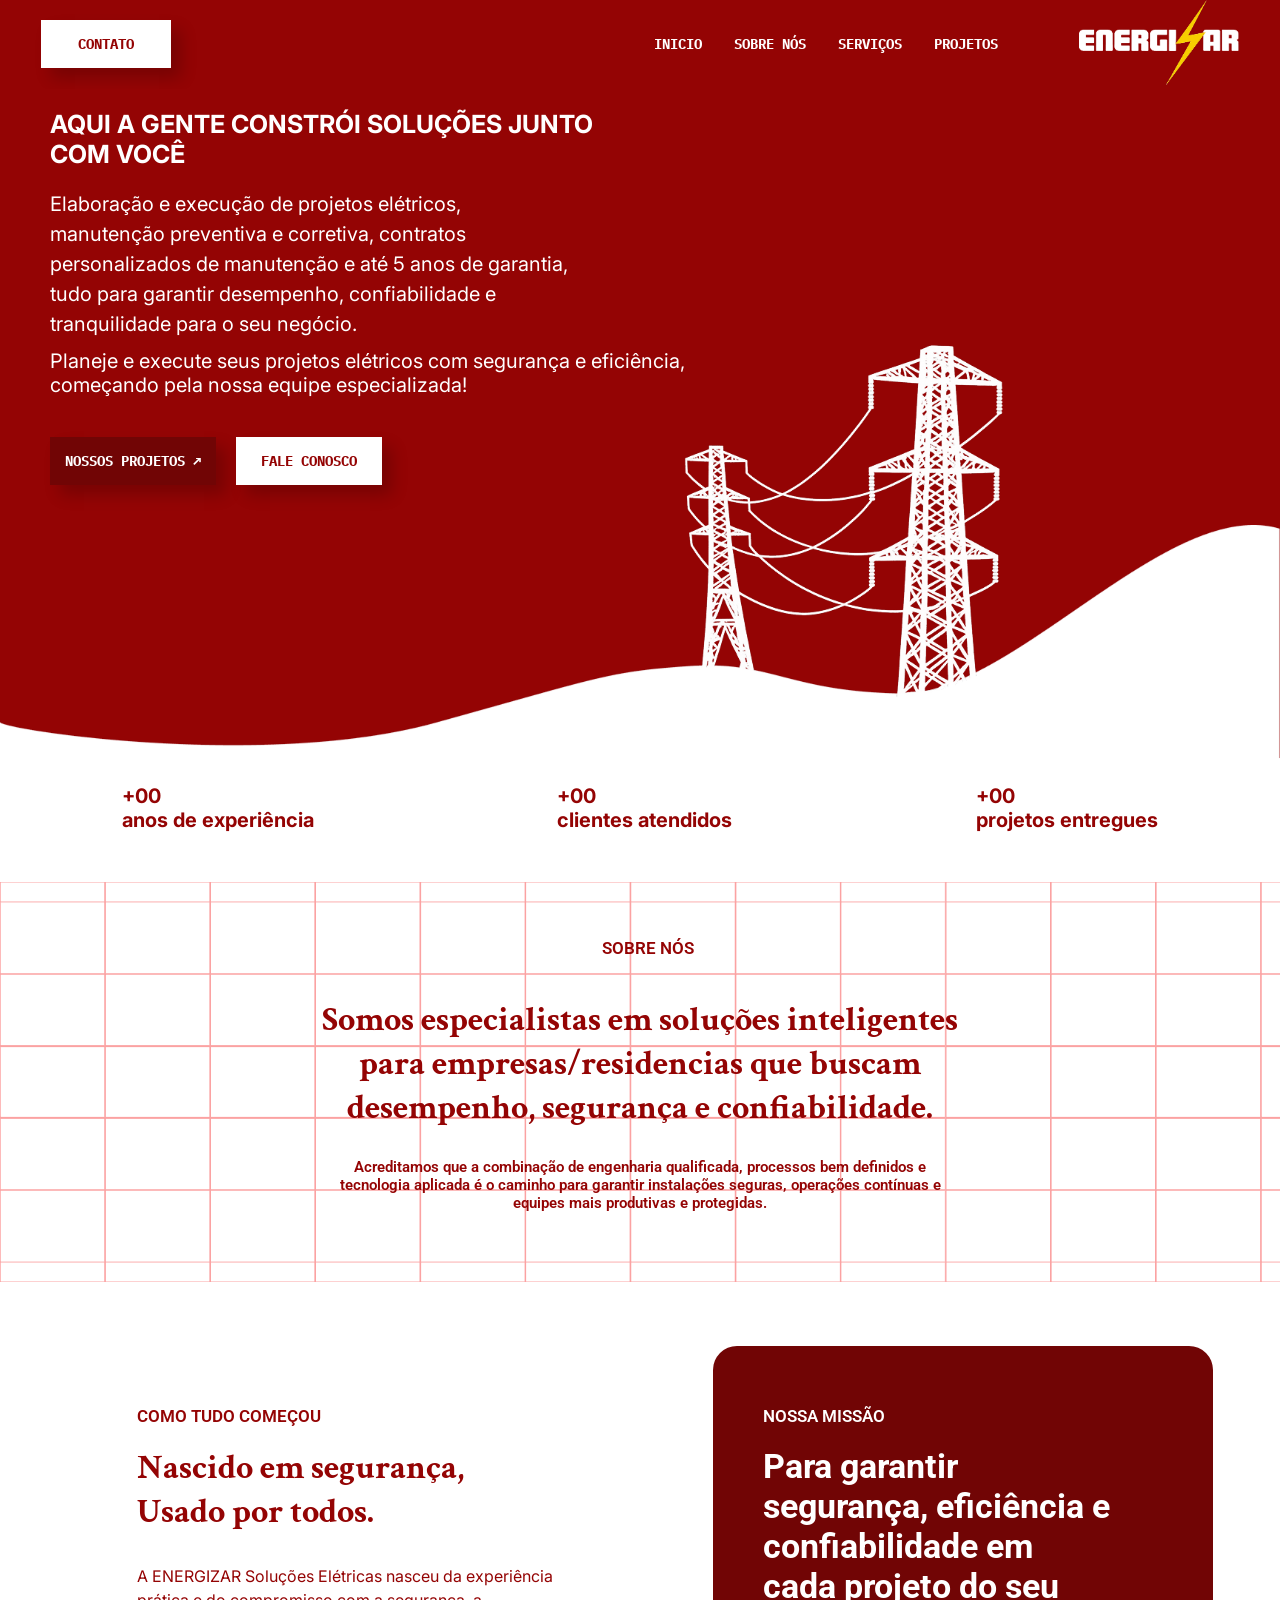
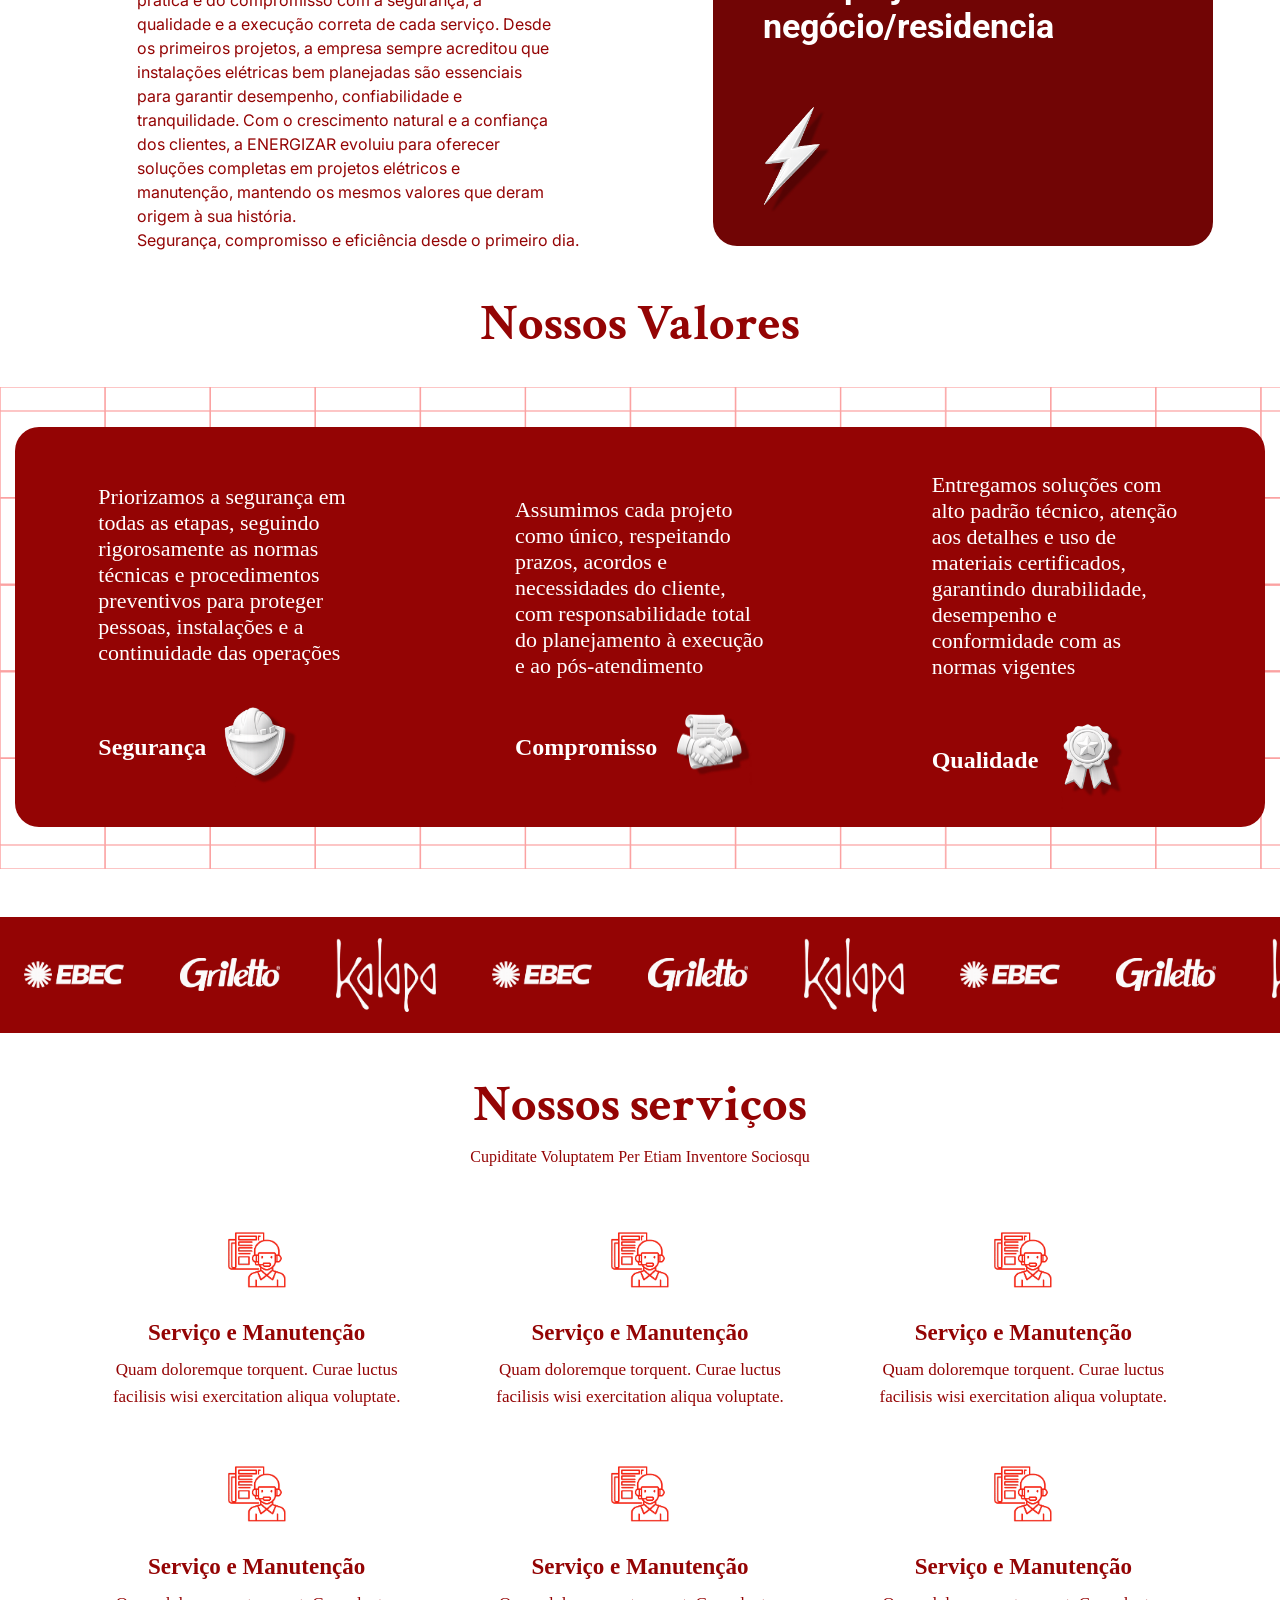
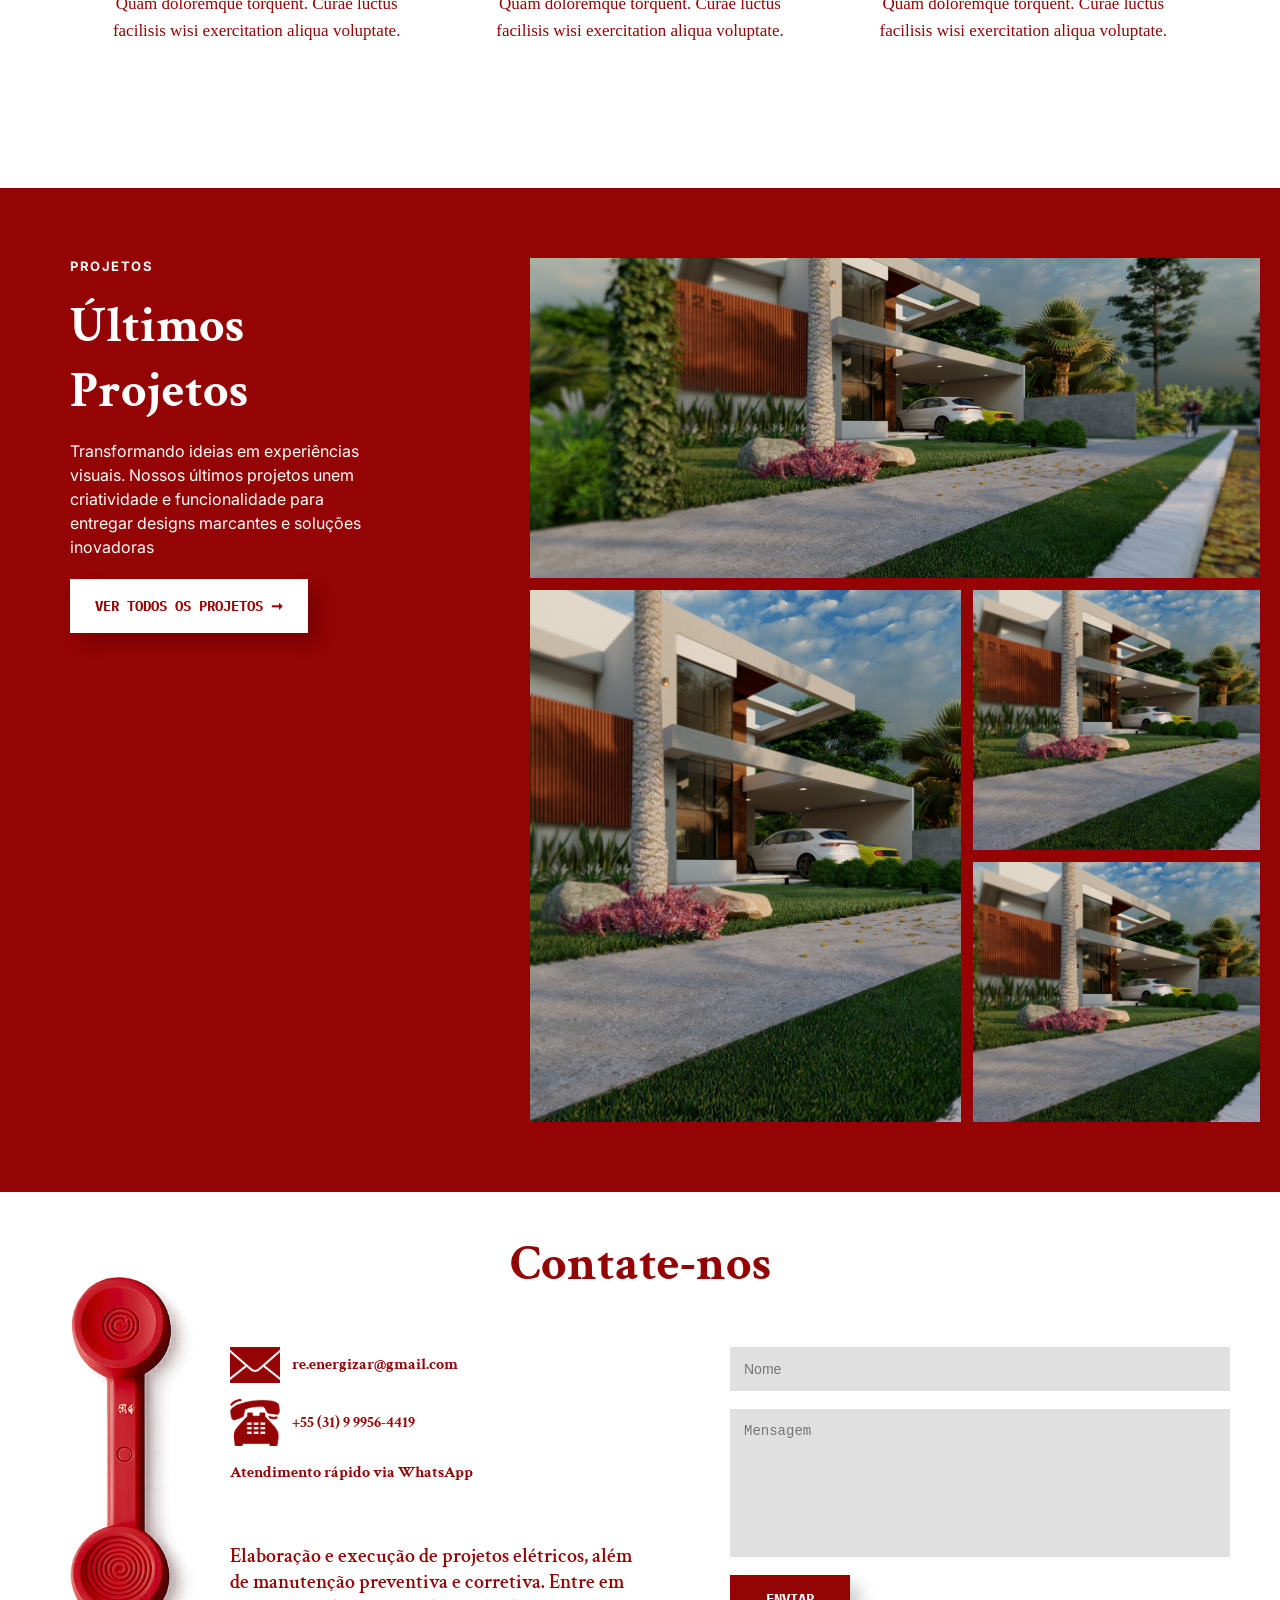
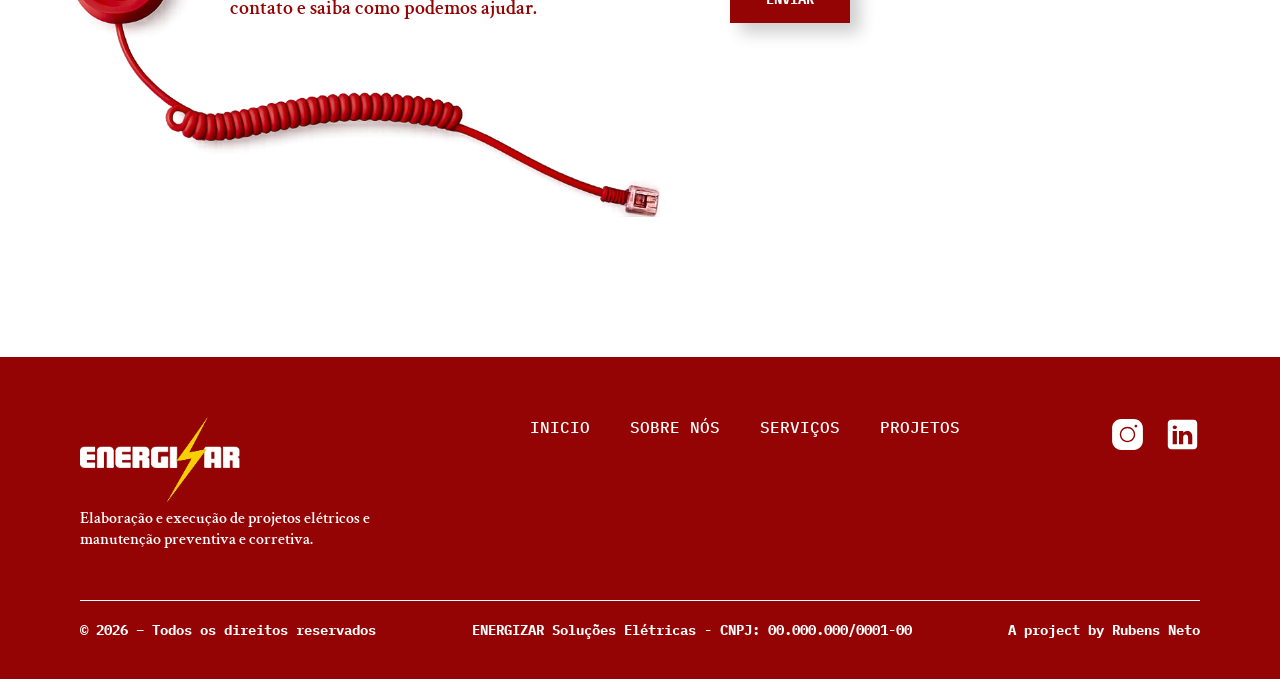
==== commit af66f171: "ENERGIZAR 1.2" ====
--- a/index.html
+++ b/index.html
@@ -99,11 +99,7 @@
             </div>
 
             <div class="divisor">
-                <img src="img/divisão.png" alt="dividir paginas">
-            </div>
-
-            <div class="antenas">
-                <img src="./img/antenas.png" alt="antenas">
+                <img src="img/divisãoantena.png" alt="dividir paginas">
             </div>
         </section>
         <!-- ========== SOBRE NÓS ========== -->
--- a/style/styleInicio.css
+++ b/style/styleInicio.css
@@ -67,6 +67,7 @@
 .btnInicio {
     position: relative;
     z-index: 10;
+    margin-bottom: 20vh;
 }
 
 .btnProjetos {
@@ -128,7 +129,6 @@
     margin-top: 40px;
     display: flex;
     gap: 20px;
-
 }
 
 .divisor{
@@ -143,17 +143,6 @@
 display: block;
 }
 
-.antenas{
-position:absolute;
-bottom:0;
-right:18%;
-top: 12%;
-}
-
-.antenas img{
-width:clamp(200px, 25vw, 400px);
-}
-
 .capaceteInicio {
     display: none;
 }
@@ -184,10 +173,6 @@
     }
 
     .btnContato {
-        display: none;
-    }
-
-    .antenas {
         display: none;
     }
 
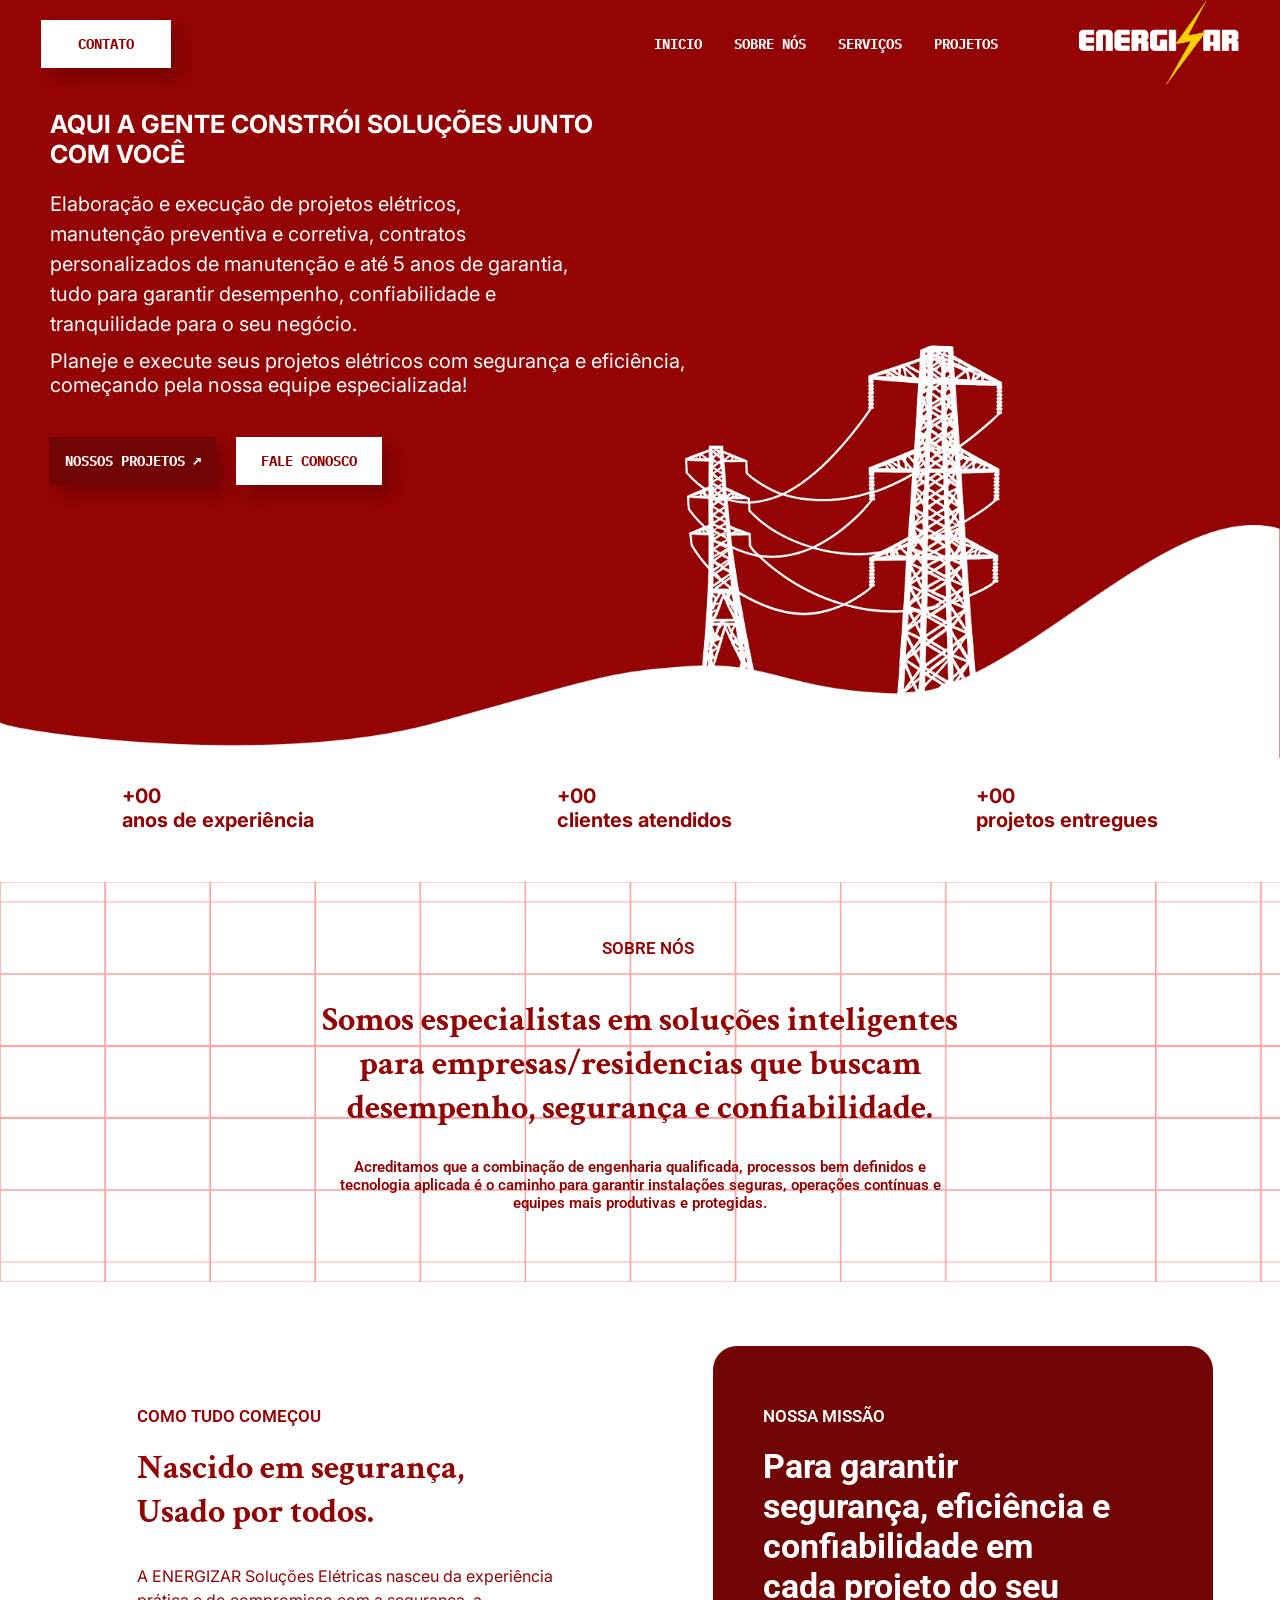
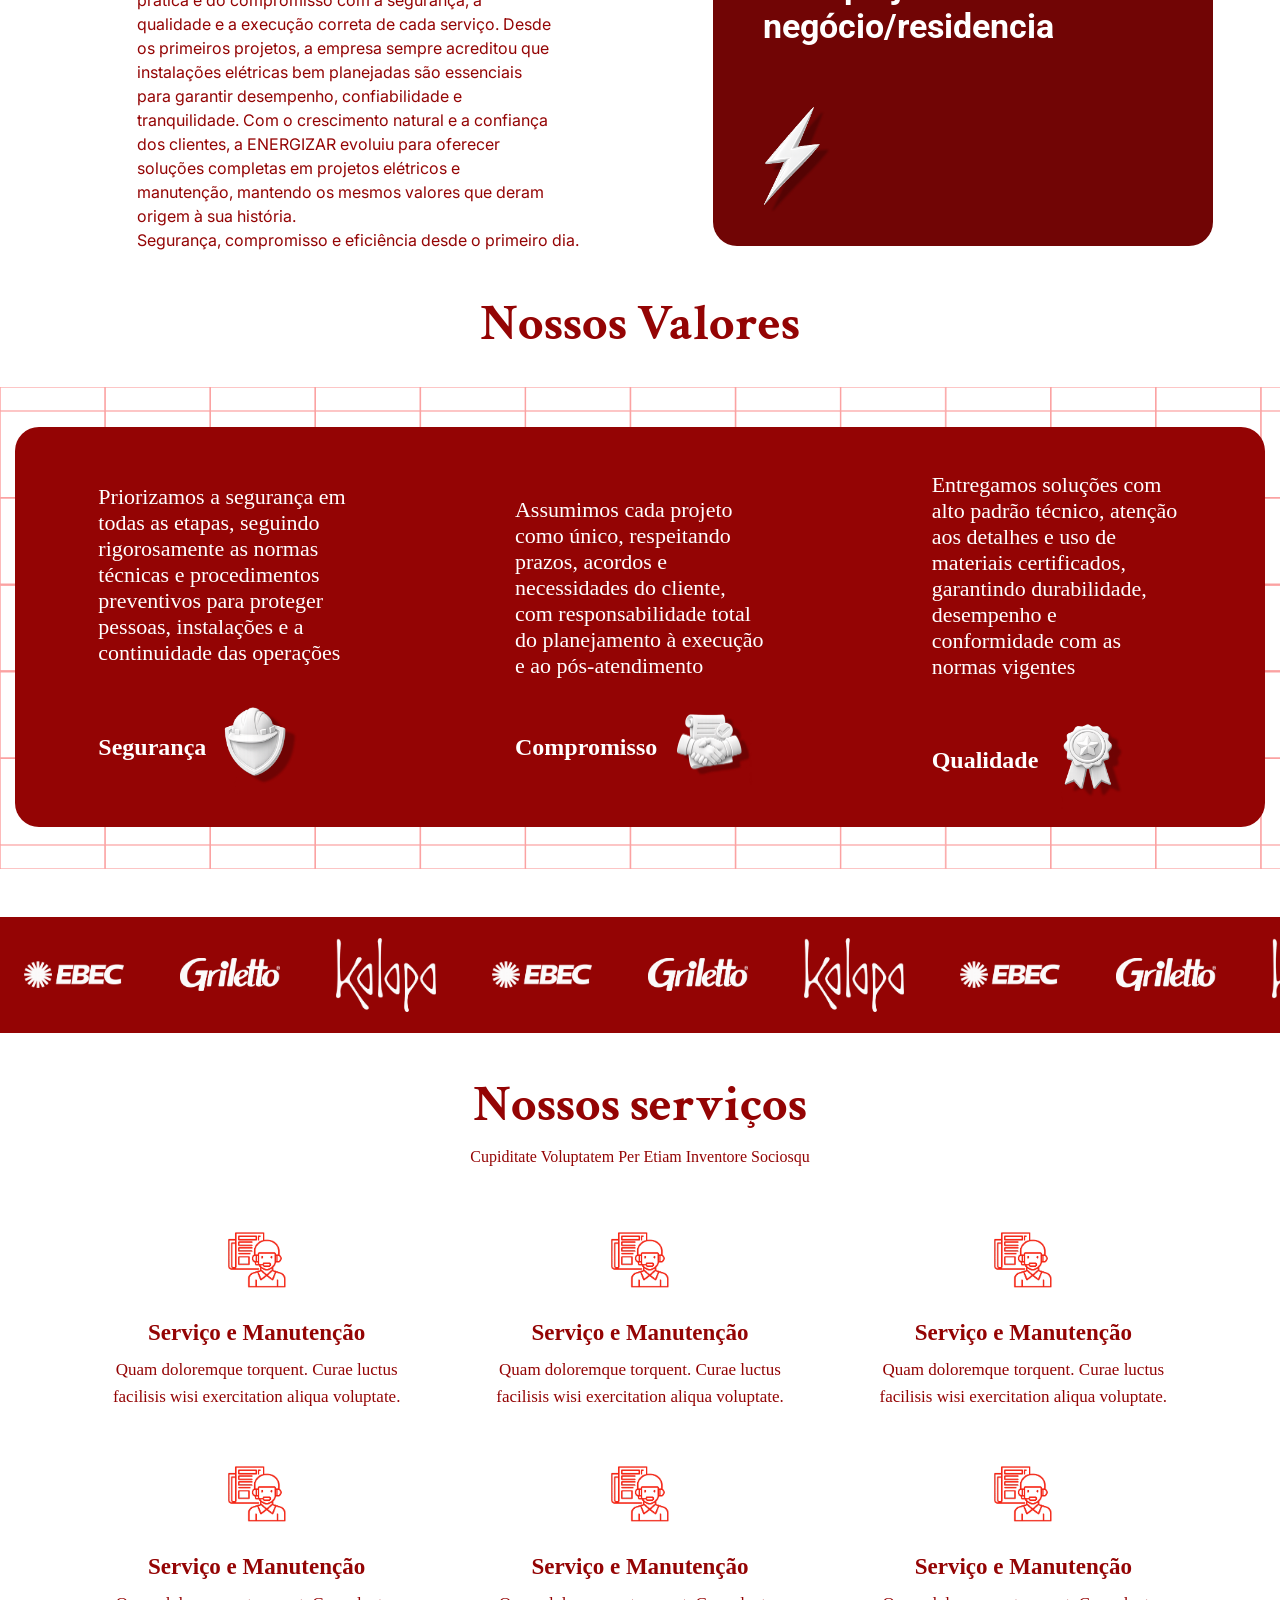
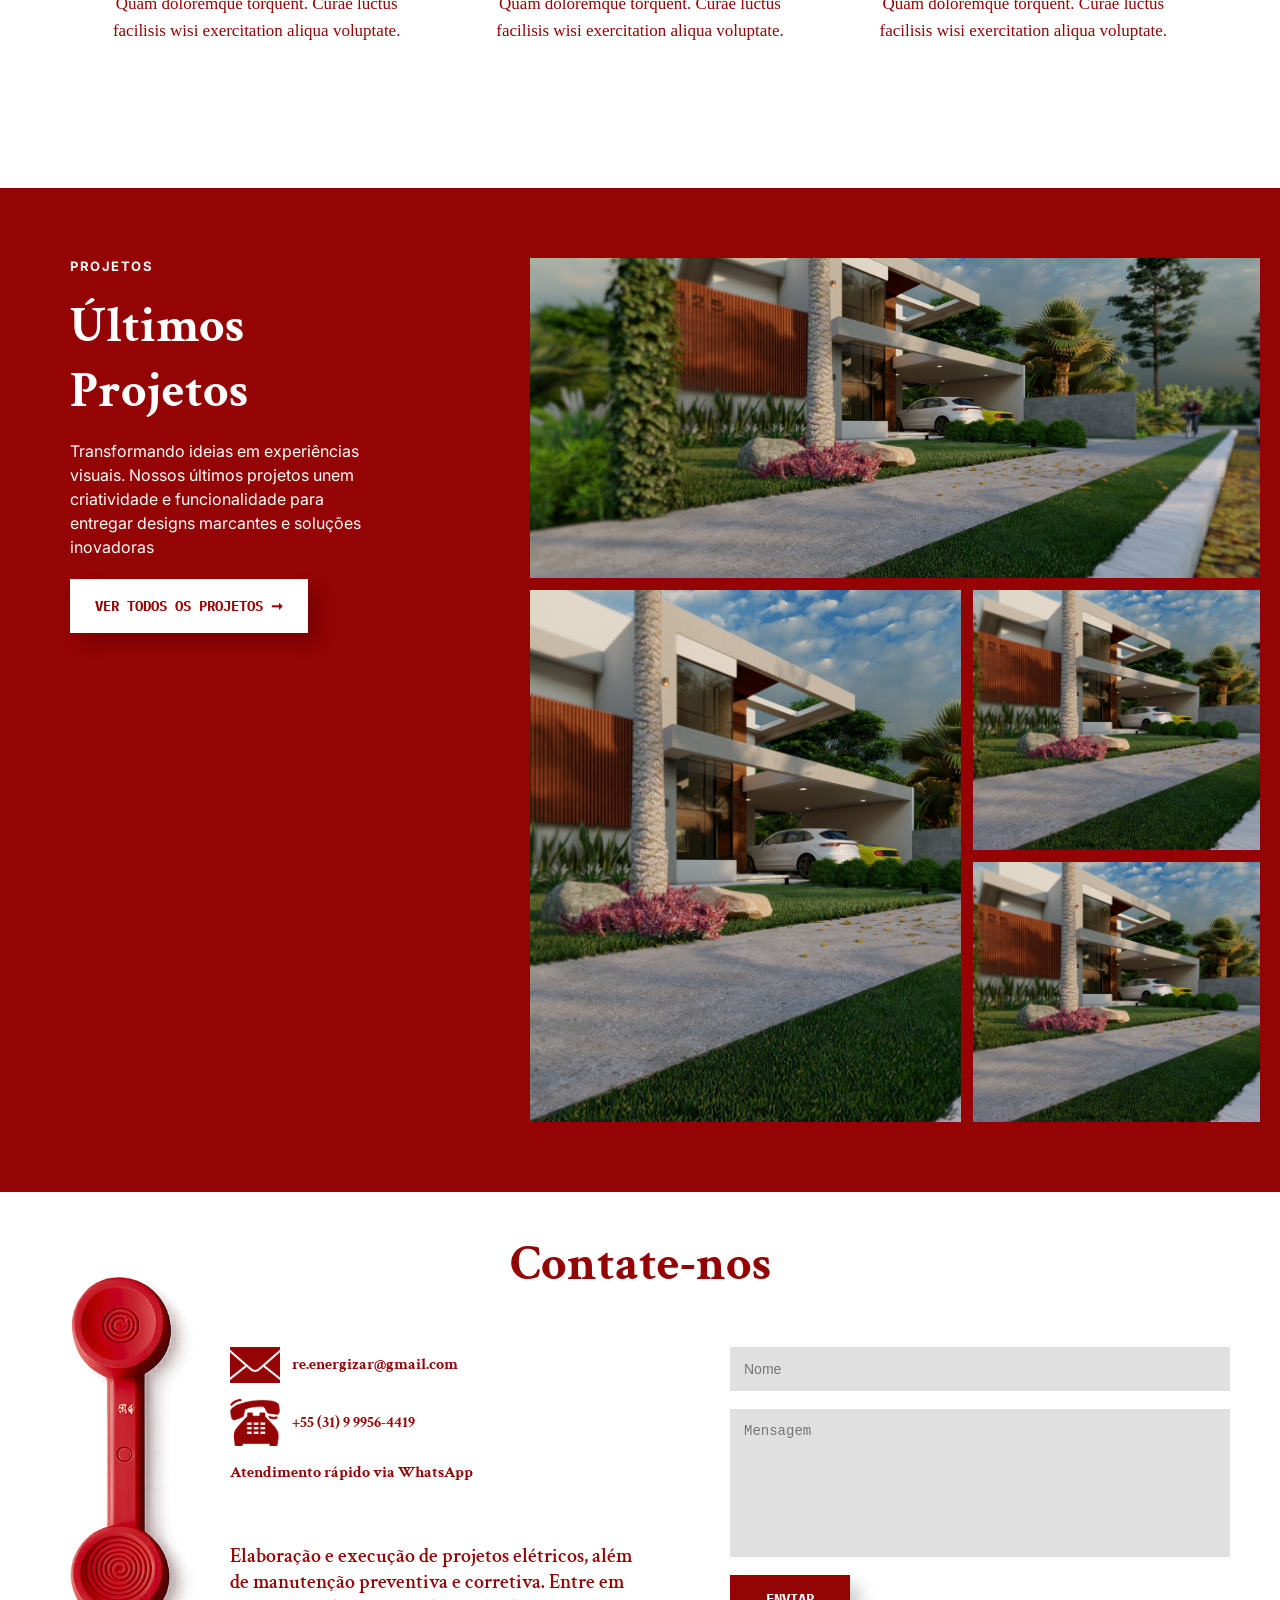
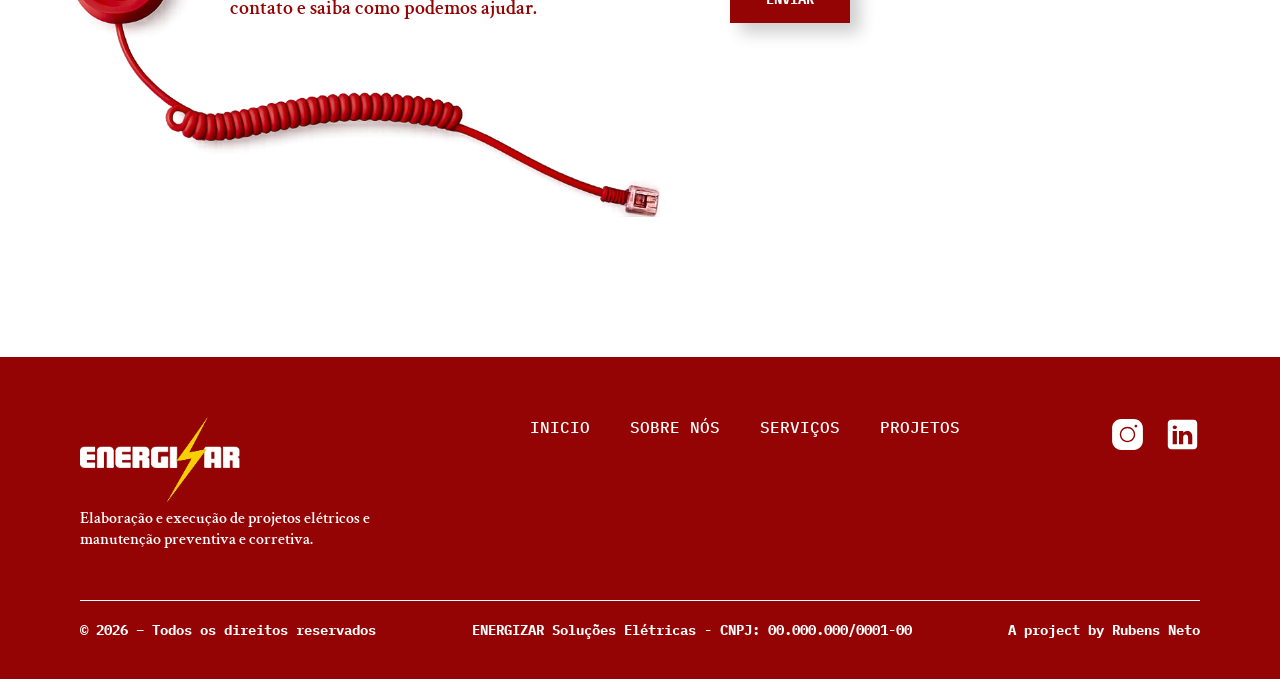
==== commit e20ad926: "ENERGIZAR 1.3" ====
--- a/index.html
+++ b/index.html
@@ -122,7 +122,7 @@
                     </h3>
                 </div>
                 <div class="dadosSobre">
-                    <img class="grade" src="img/grade.png" alt="grade">
+                    <img class="grade" src="img/gradeG.png" alt="grade">
                     <h3>
                         SOBRE NÓS
                     </h3>
--- a/style/styleInicio.css
+++ b/style/styleInicio.css
@@ -131,16 +131,16 @@
     gap: 20px;
 }
 
-.divisor{
-position:absolute;
-bottom:0;
-left:0;
-width:100%;
-}
-
-.divisor img{
-width:100%;
-display: block;
+.divisor {
+    position: absolute;
+    bottom: 0;
+    left: 0;
+    width: 100%;
+}
+
+.divisor img {
+    width: 100%;
+    display: block;
 }
 
 .capaceteInicio {
@@ -181,7 +181,7 @@
 /*SOBRE NOS*
 DADOS*/
 
-#sobreNos{
+#sobreNos {
     background-color: #fff;
 }
 
@@ -894,7 +894,7 @@
         height: 250px;
     }
 
-    
+
 
 }
 
@@ -910,7 +910,7 @@
     display: flex;
     justify-content: center;
     color: #940404;
-    margin-top: 40px;    
+    margin-top: 40px;
     margin-bottom: 50px;
     font-size: 50px;
 }
@@ -1070,7 +1070,7 @@
         font-size: 16px;
         line-height: 1.6;
     }
-    
+
 
 }
 
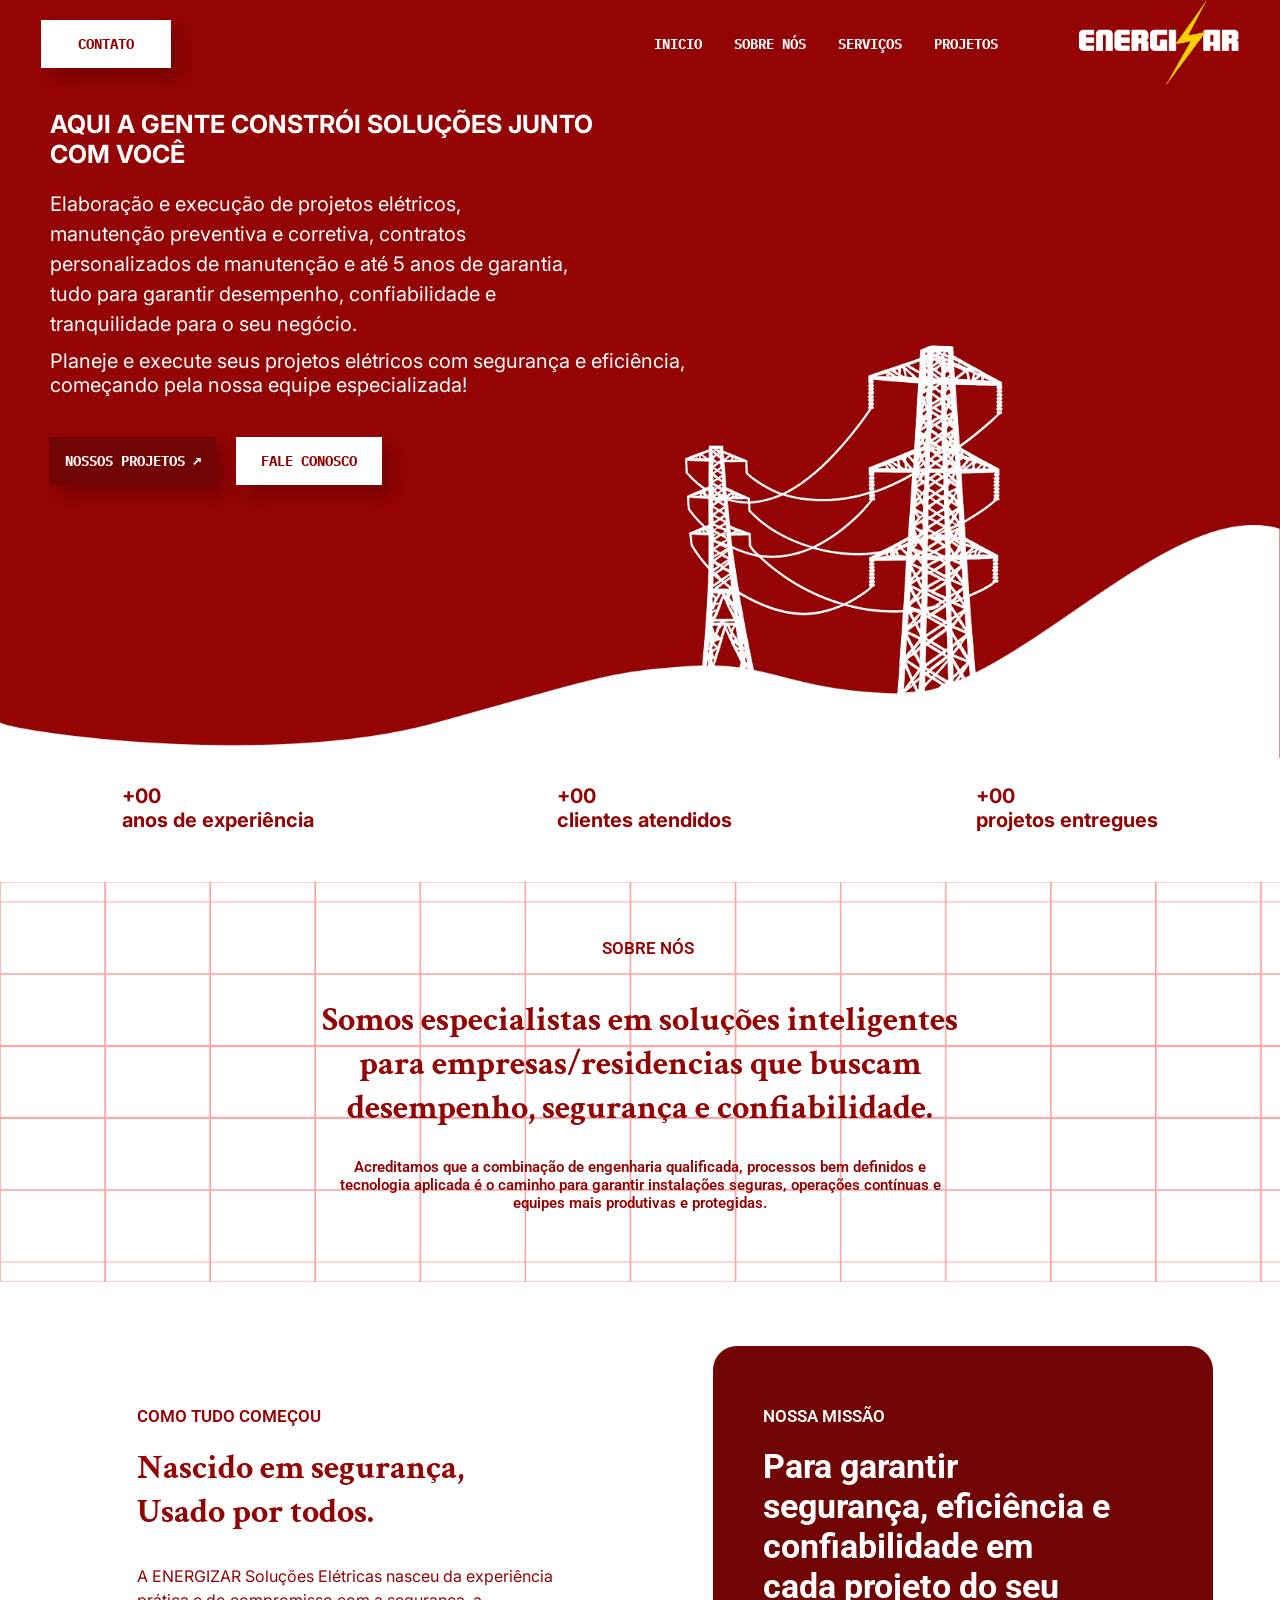
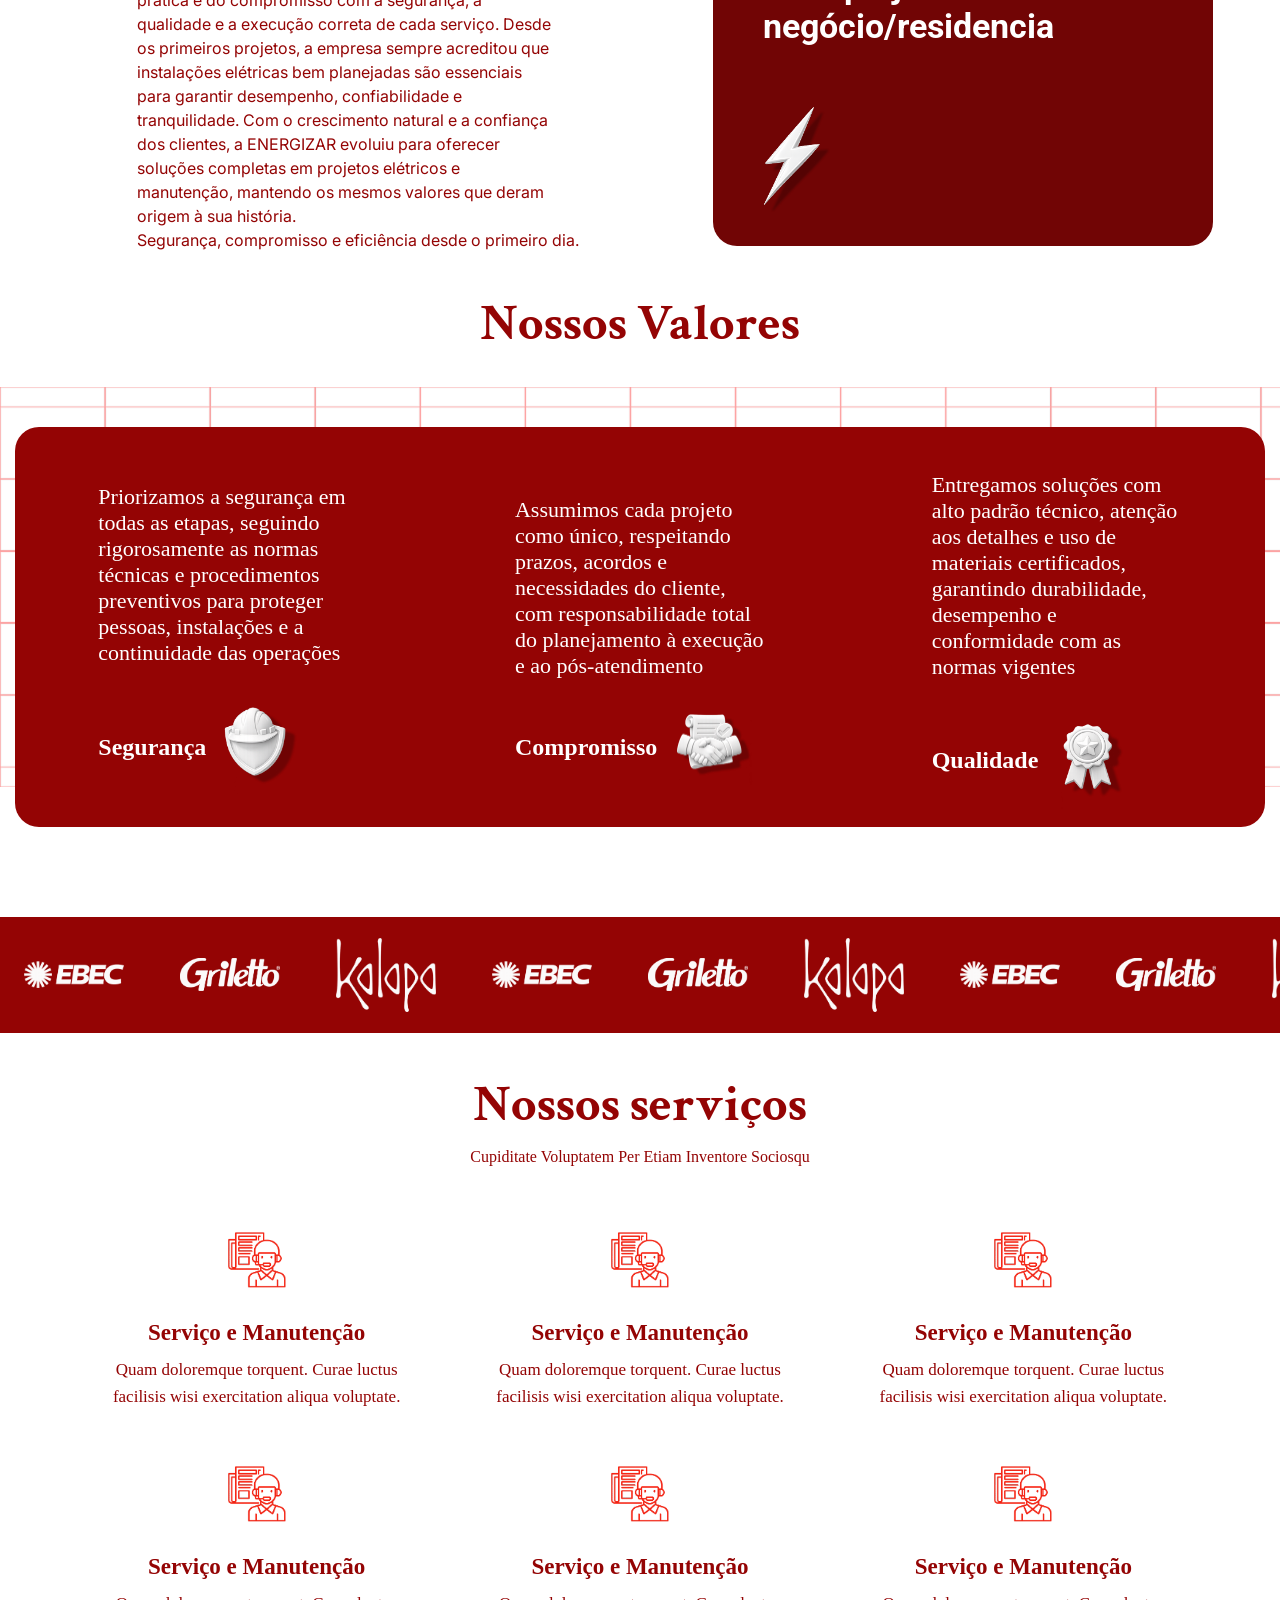
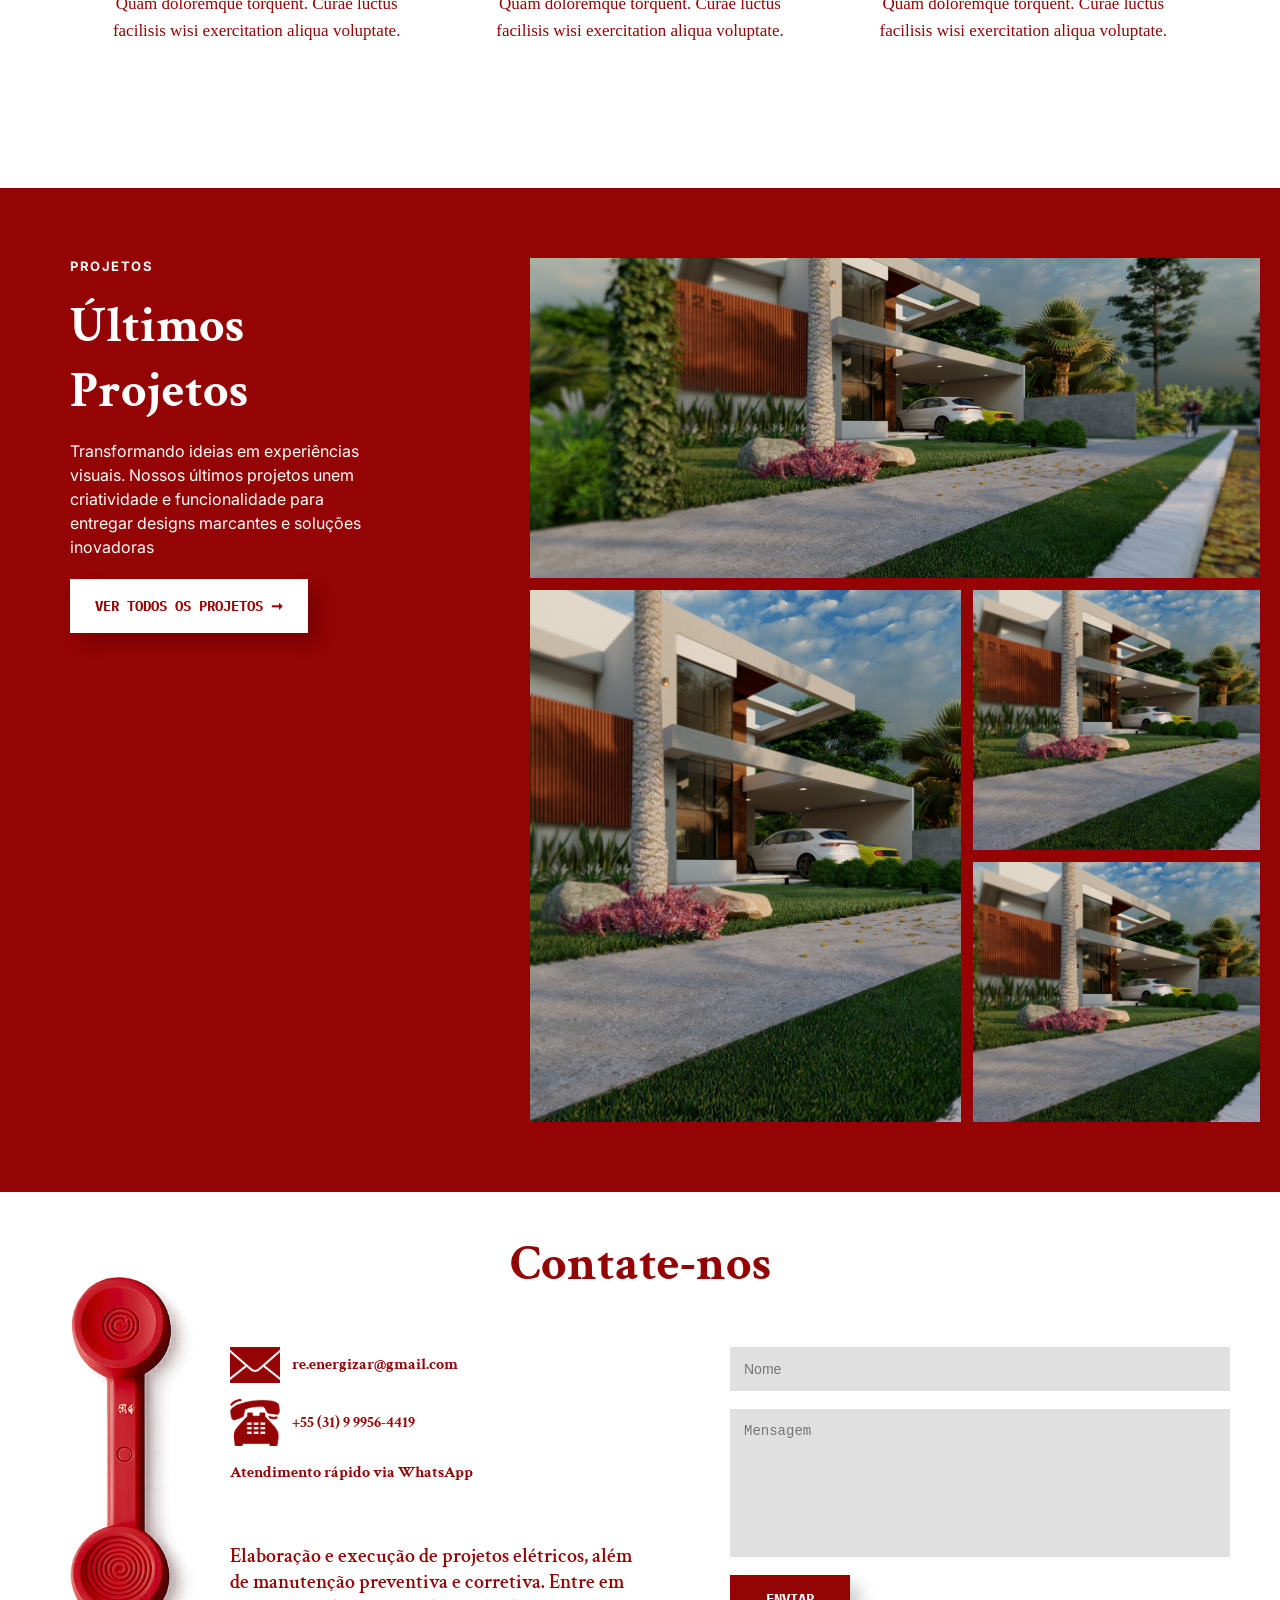
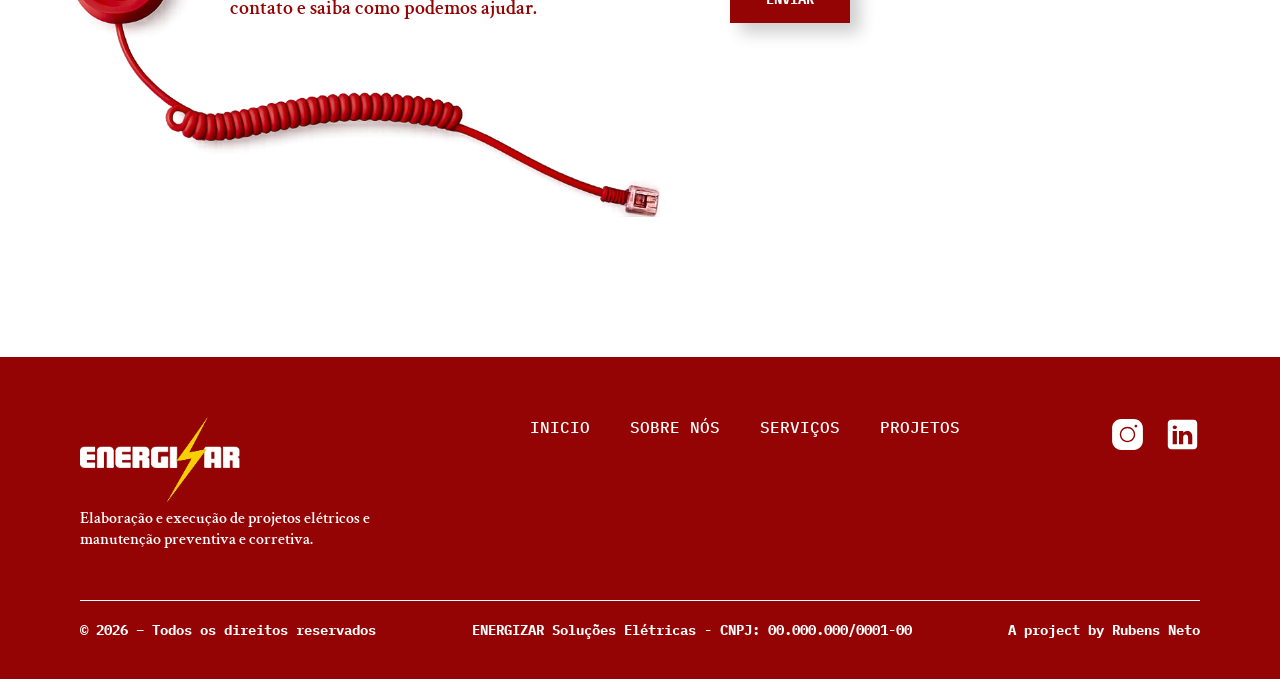
==== commit 1831f282: "ENERGIZAR 1.3" ====
--- a/index.html
+++ b/index.html
@@ -178,7 +178,7 @@
                     <h2>Nossos Valores</h2>
 
                     <div class="valoresBG">
-                        <img class="bgValores" src="img/gradeValores.png" alt="grade">
+                        <img class="bgValores" src="img/gradeG.png" alt="grade">
 
                         <div class="containerValores">
                             <div class="seguranca">
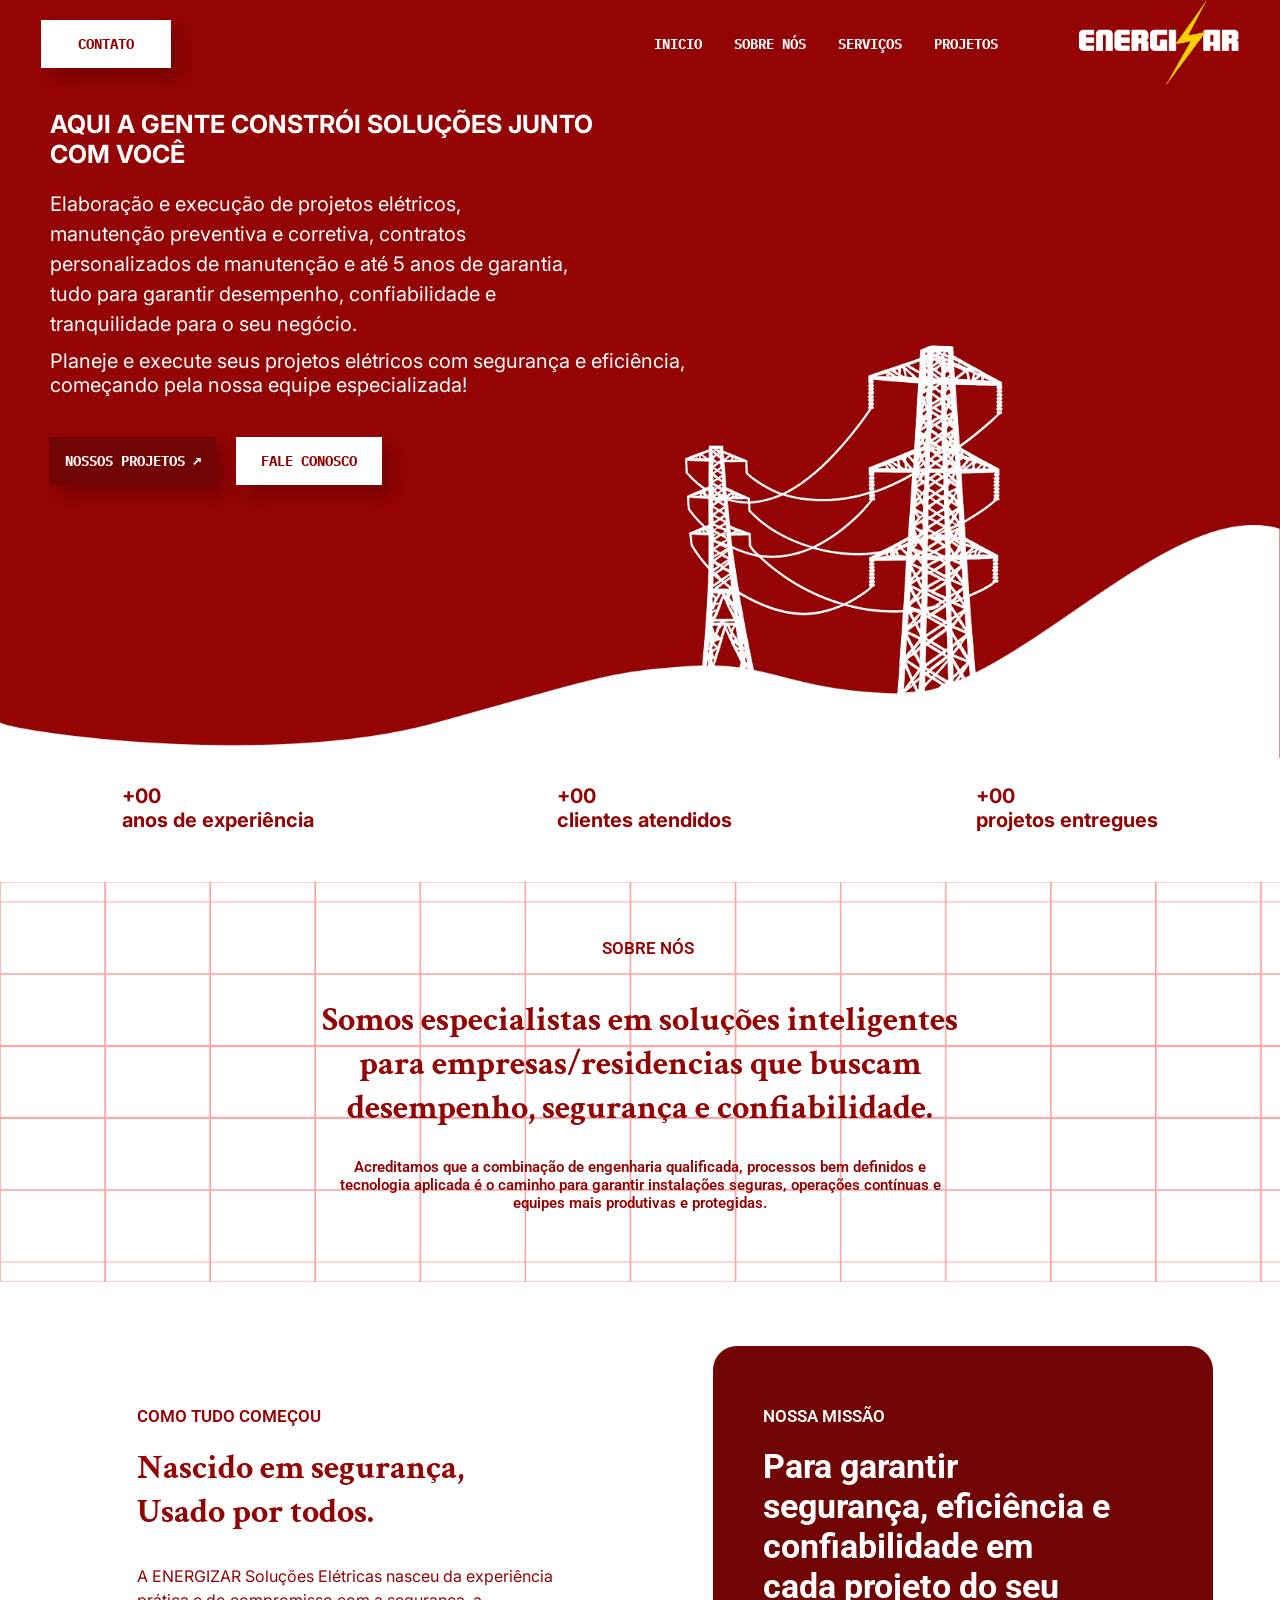
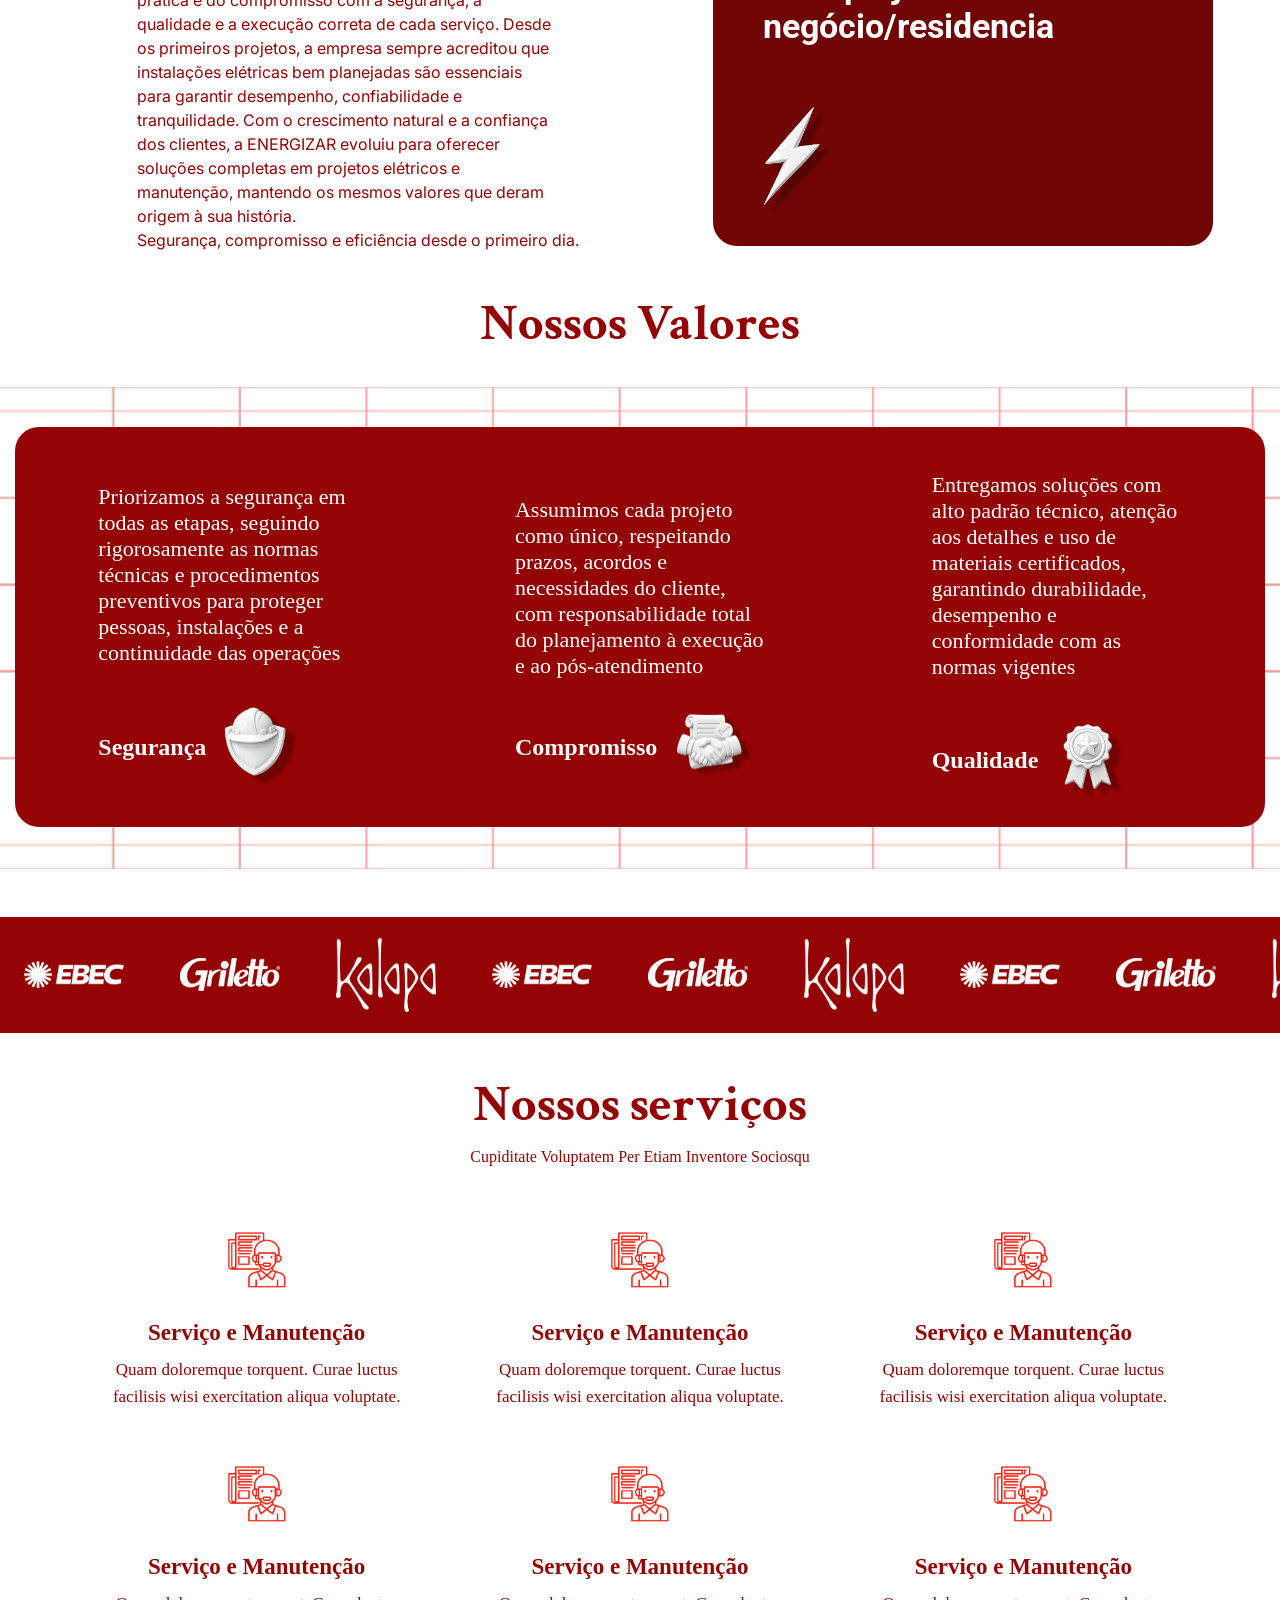
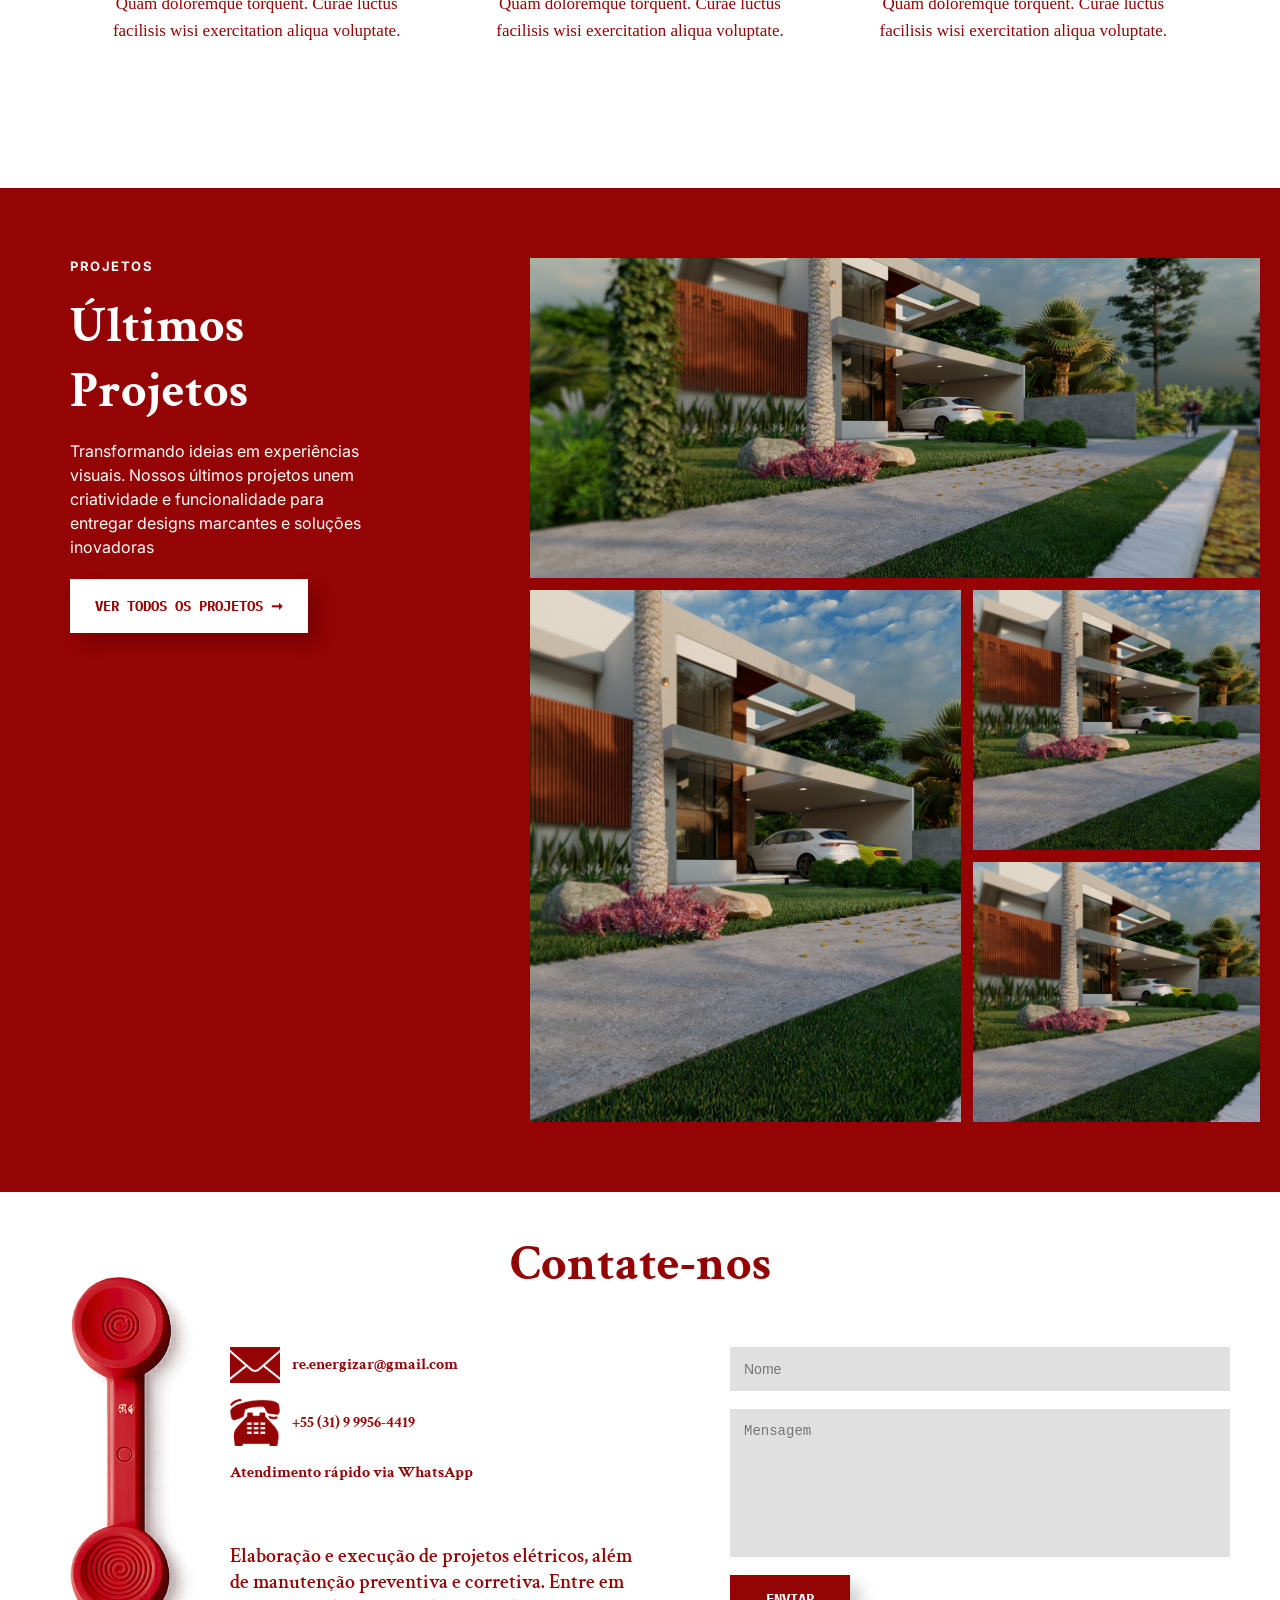
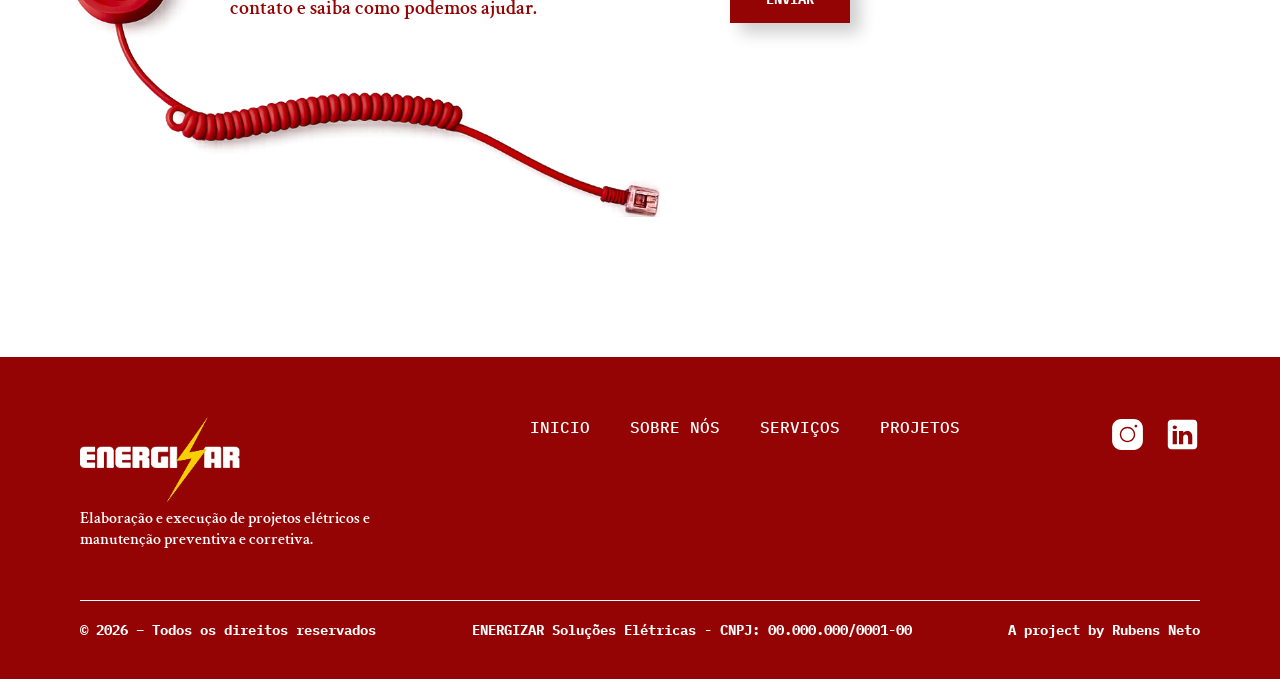
==== commit aeb53ee0: "ENERGIZAR 1.3" ====
--- a/index.html
+++ b/index.html
@@ -178,7 +178,7 @@
                     <h2>Nossos Valores</h2>
 
                     <div class="valoresBG">
-                        <img class="bgValores" src="img/gradeG.png" alt="grade">
+                        <img class="bgValores" src="img/gradeValoresG.png" alt="grade">
 
                         <div class="containerValores">
                             <div class="seguranca">
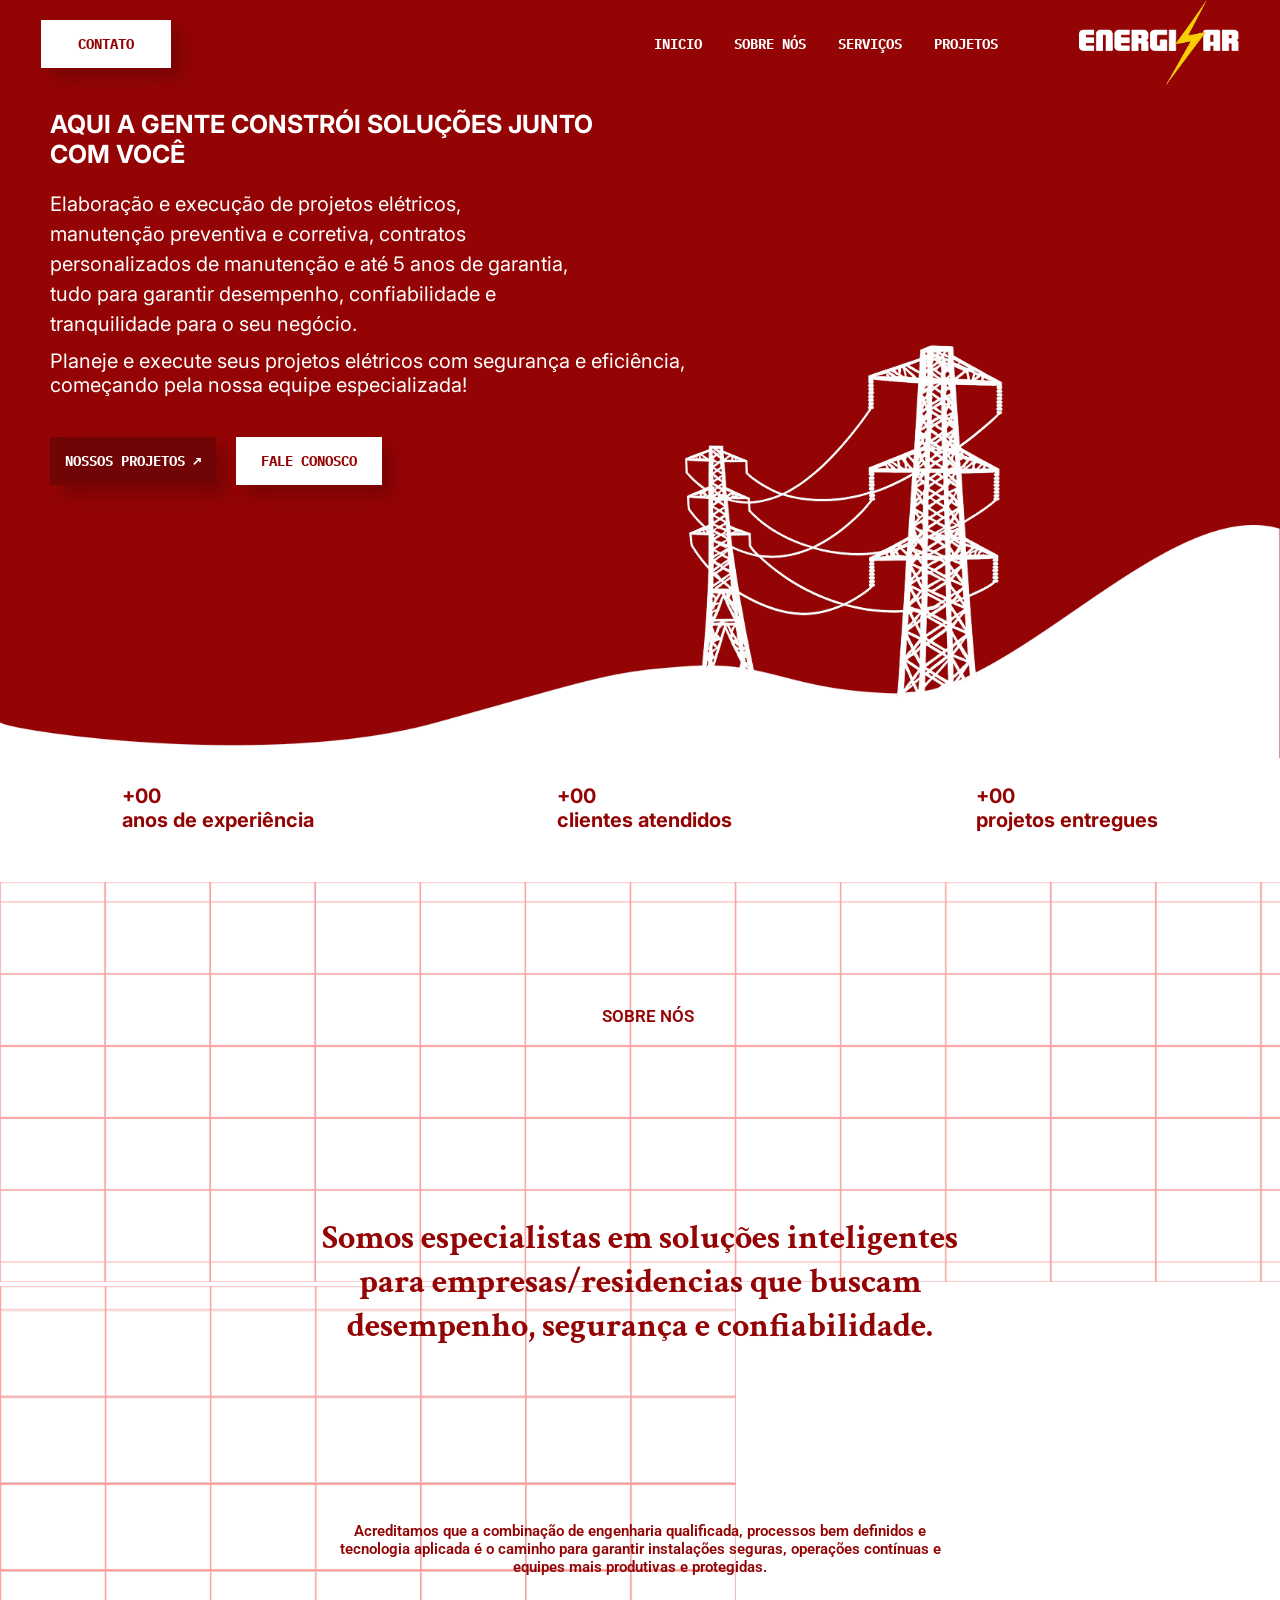
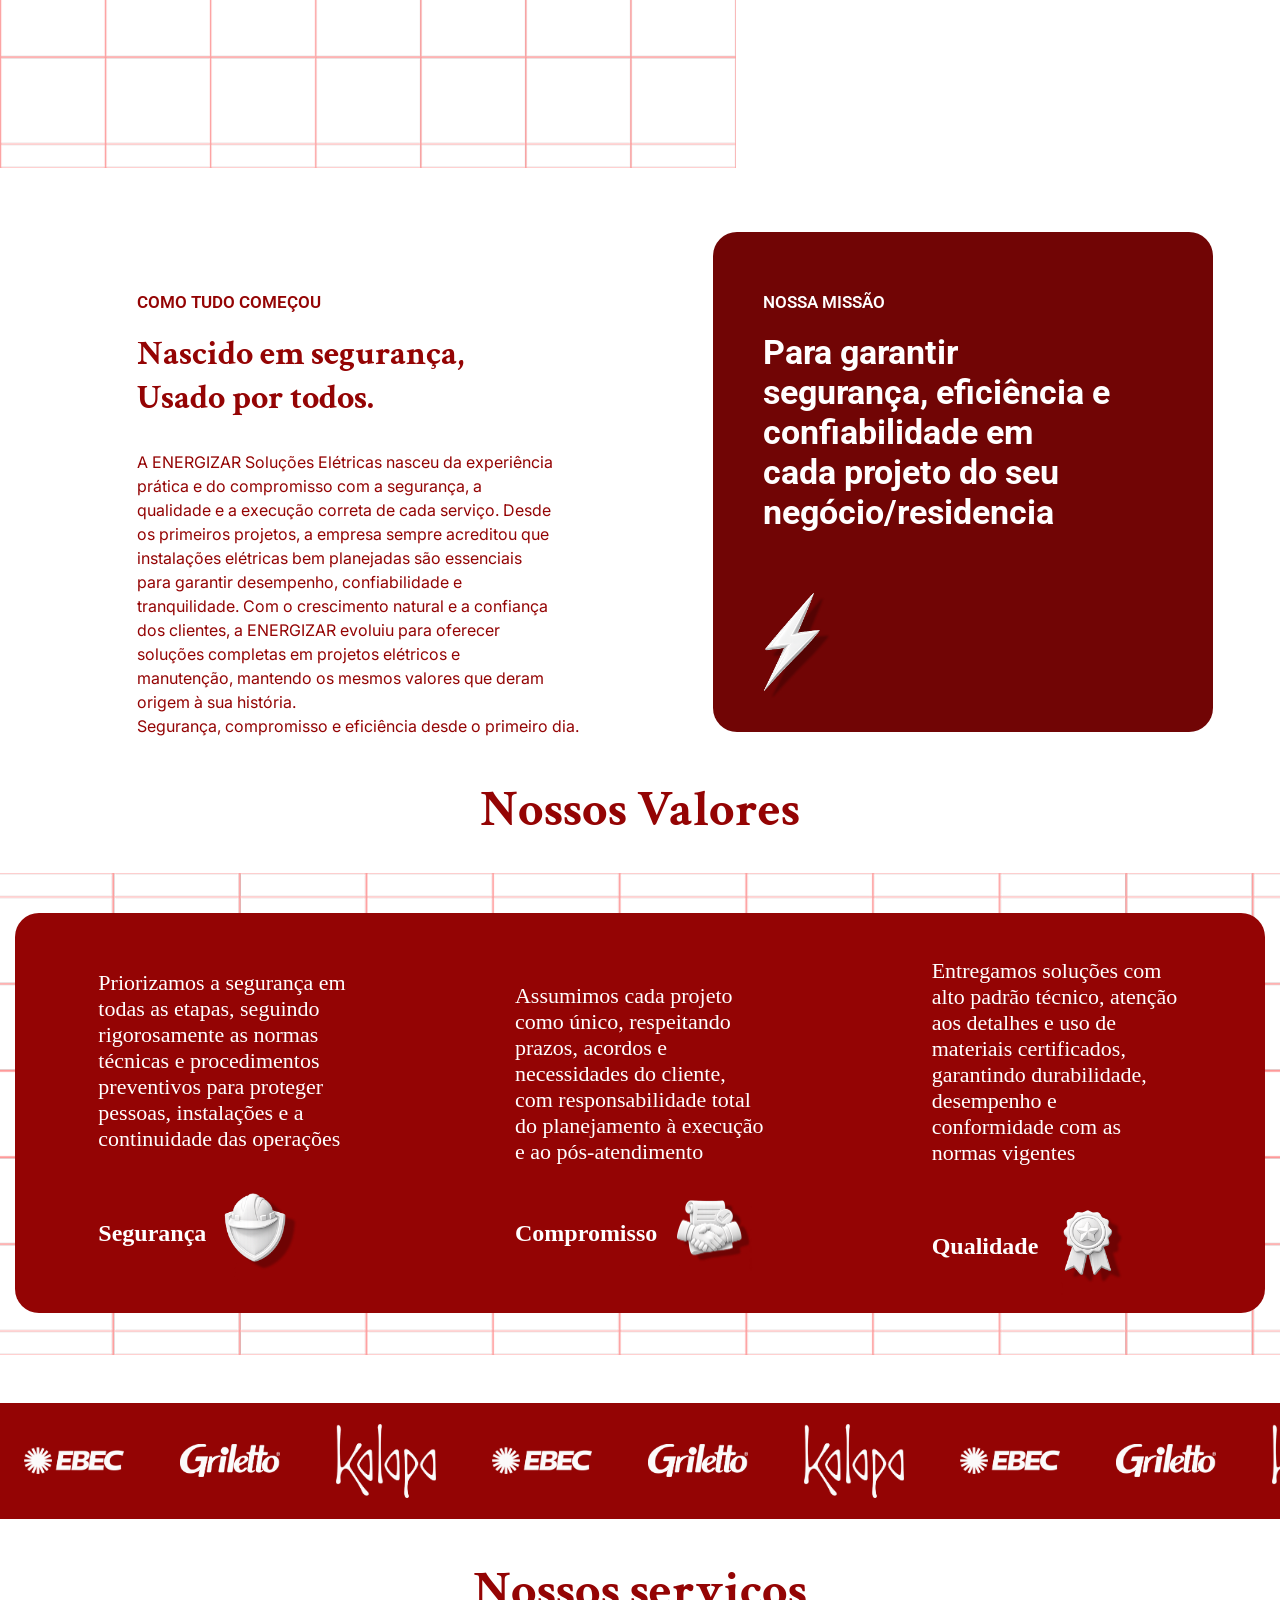
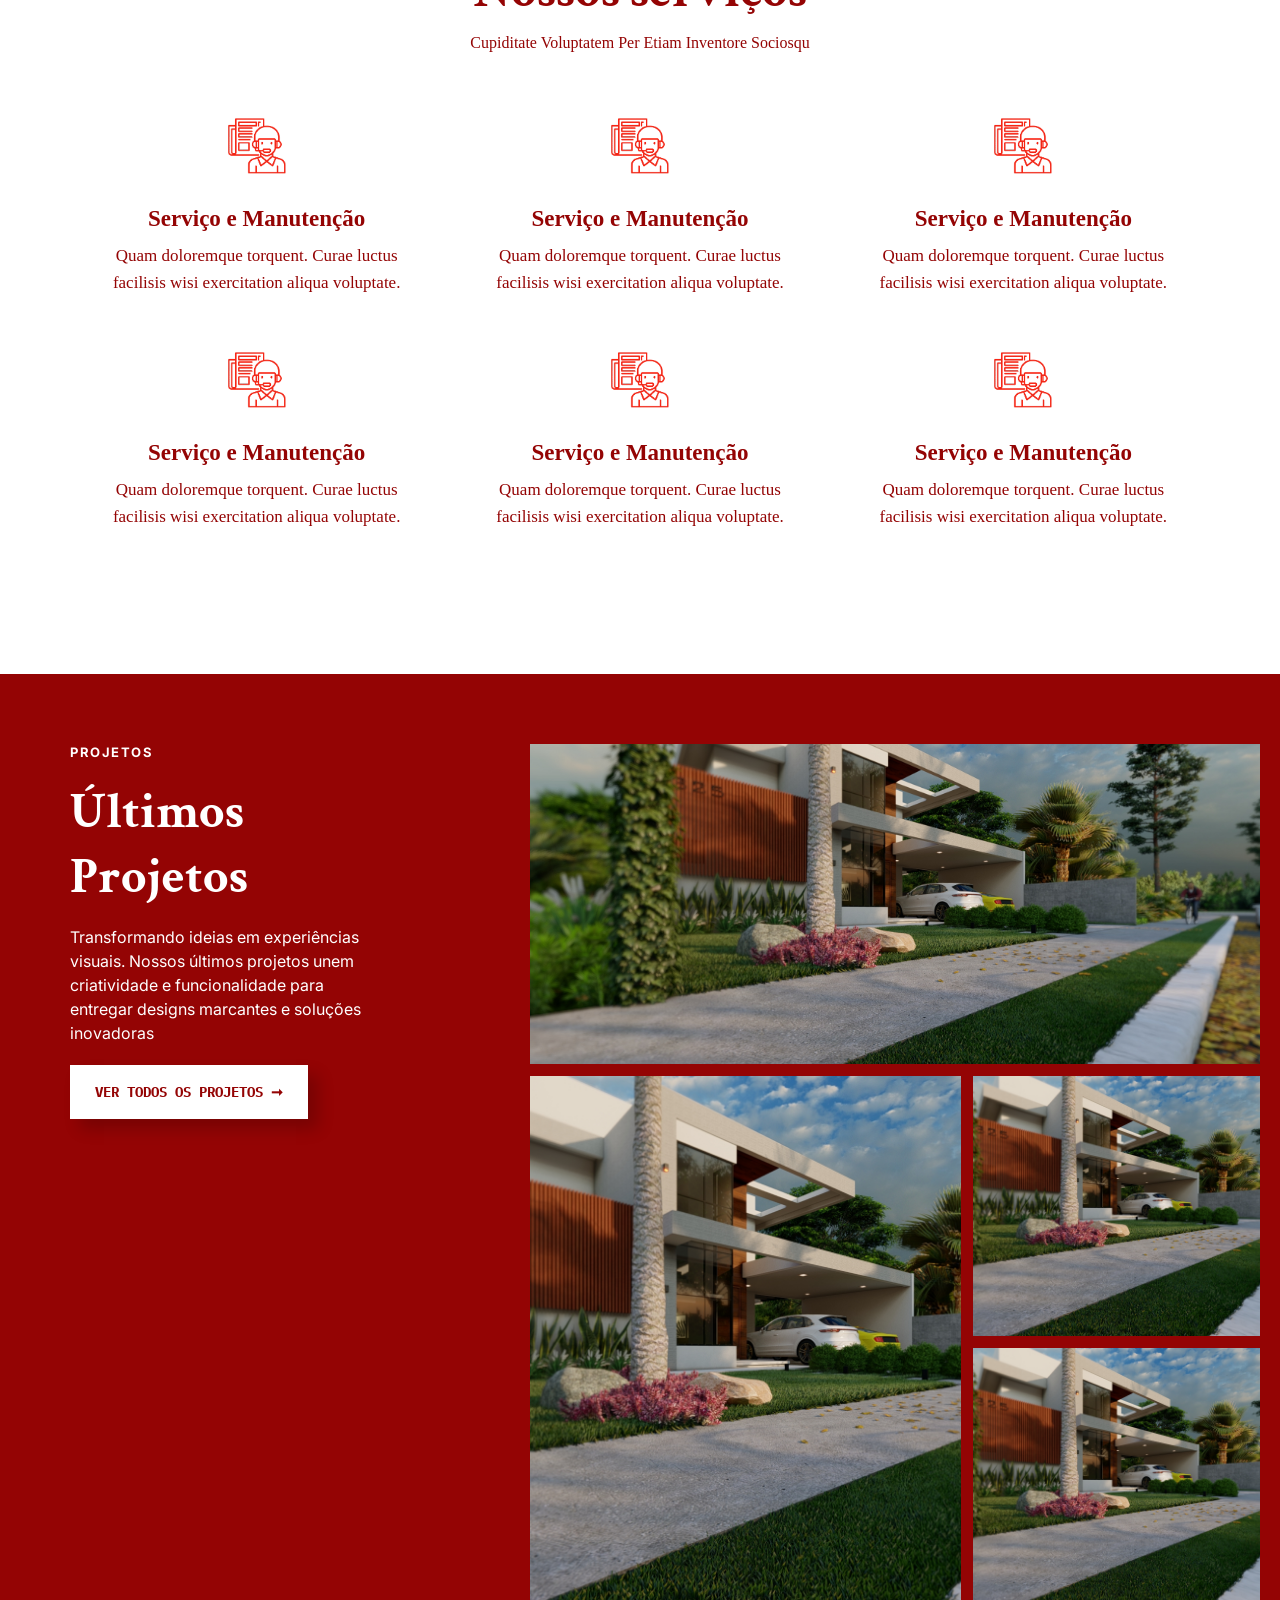
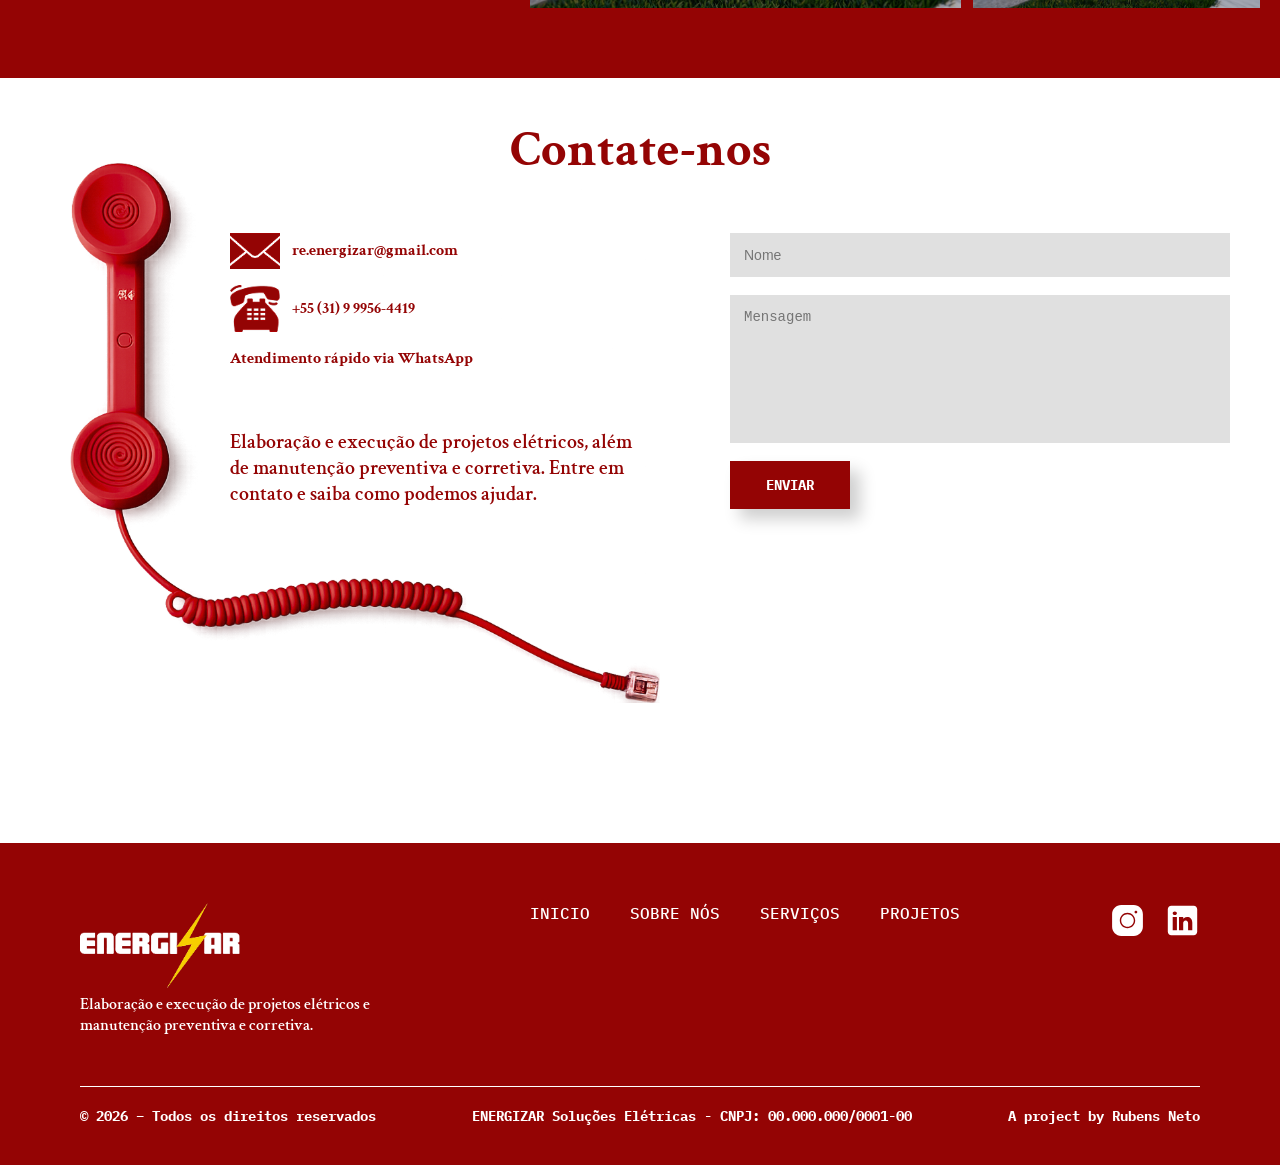
==== commit d4e3612e: "ENERGIZAR 1.3" ====
--- a/index.html
+++ b/index.html
@@ -123,6 +123,7 @@
                 </div>
                 <div class="dadosSobre">
                     <img class="grade" src="img/gradeG.png" alt="grade">
+                    <img class="gradeMobile" src="img/gradeMobile.png" alt="">
                     <h3>
                         SOBRE NÓS
                     </h3>
@@ -248,8 +249,14 @@
                     <div class="imgCarousel"><img src="img/logos/ebec.png"></div>
                     <div class="imgCarousel"><img src="img/logos/griletto.png"></div>
                     <div class="imgCarousel"><img src="img/logos/kalapa.png"></div>
+                    <div class="imgCarousel"><img src="img/logos/ebec.png"></div>
+                    <div class="imgCarousel"><img src="img/logos/griletto.png"></div>
+                    <div class="imgCarousel"><img src="img/logos/kalapa.png"></div>
                 </div>
                 <div aria-hidden class="group">
+                    <div class="imgCarousel"><img src="img/logos/ebec.png"></div>
+                    <div class="imgCarousel"><img src="img/logos/griletto.png"></div>
+                    <div class="imgCarousel"><img src="img/logos/kalapa.png"></div>
                     <div class="imgCarousel"><img src="img/logos/ebec.png"></div>
                     <div class="imgCarousel"><img src="img/logos/griletto.png"></div>
                     <div class="imgCarousel"><img src="img/logos/kalapa.png"></div>
--- a/style/styleInicio.css
+++ b/style/styleInicio.css
@@ -282,6 +282,14 @@
         min-width: 350px;
         top: 75%;
         left: 50%;
+    }
+
+    .grade {
+        display: none;
+    }
+
+    .gradeMobile {
+        overflow-x: hidden;
     }
 
 }
@@ -1032,7 +1040,7 @@
 
 /* MOBILE
 CONTATO */
-@media (max-width: 768px) {
+@media (max-width: 1000px) {
 
     .containerContatos h3 {
         font-size: 42px;
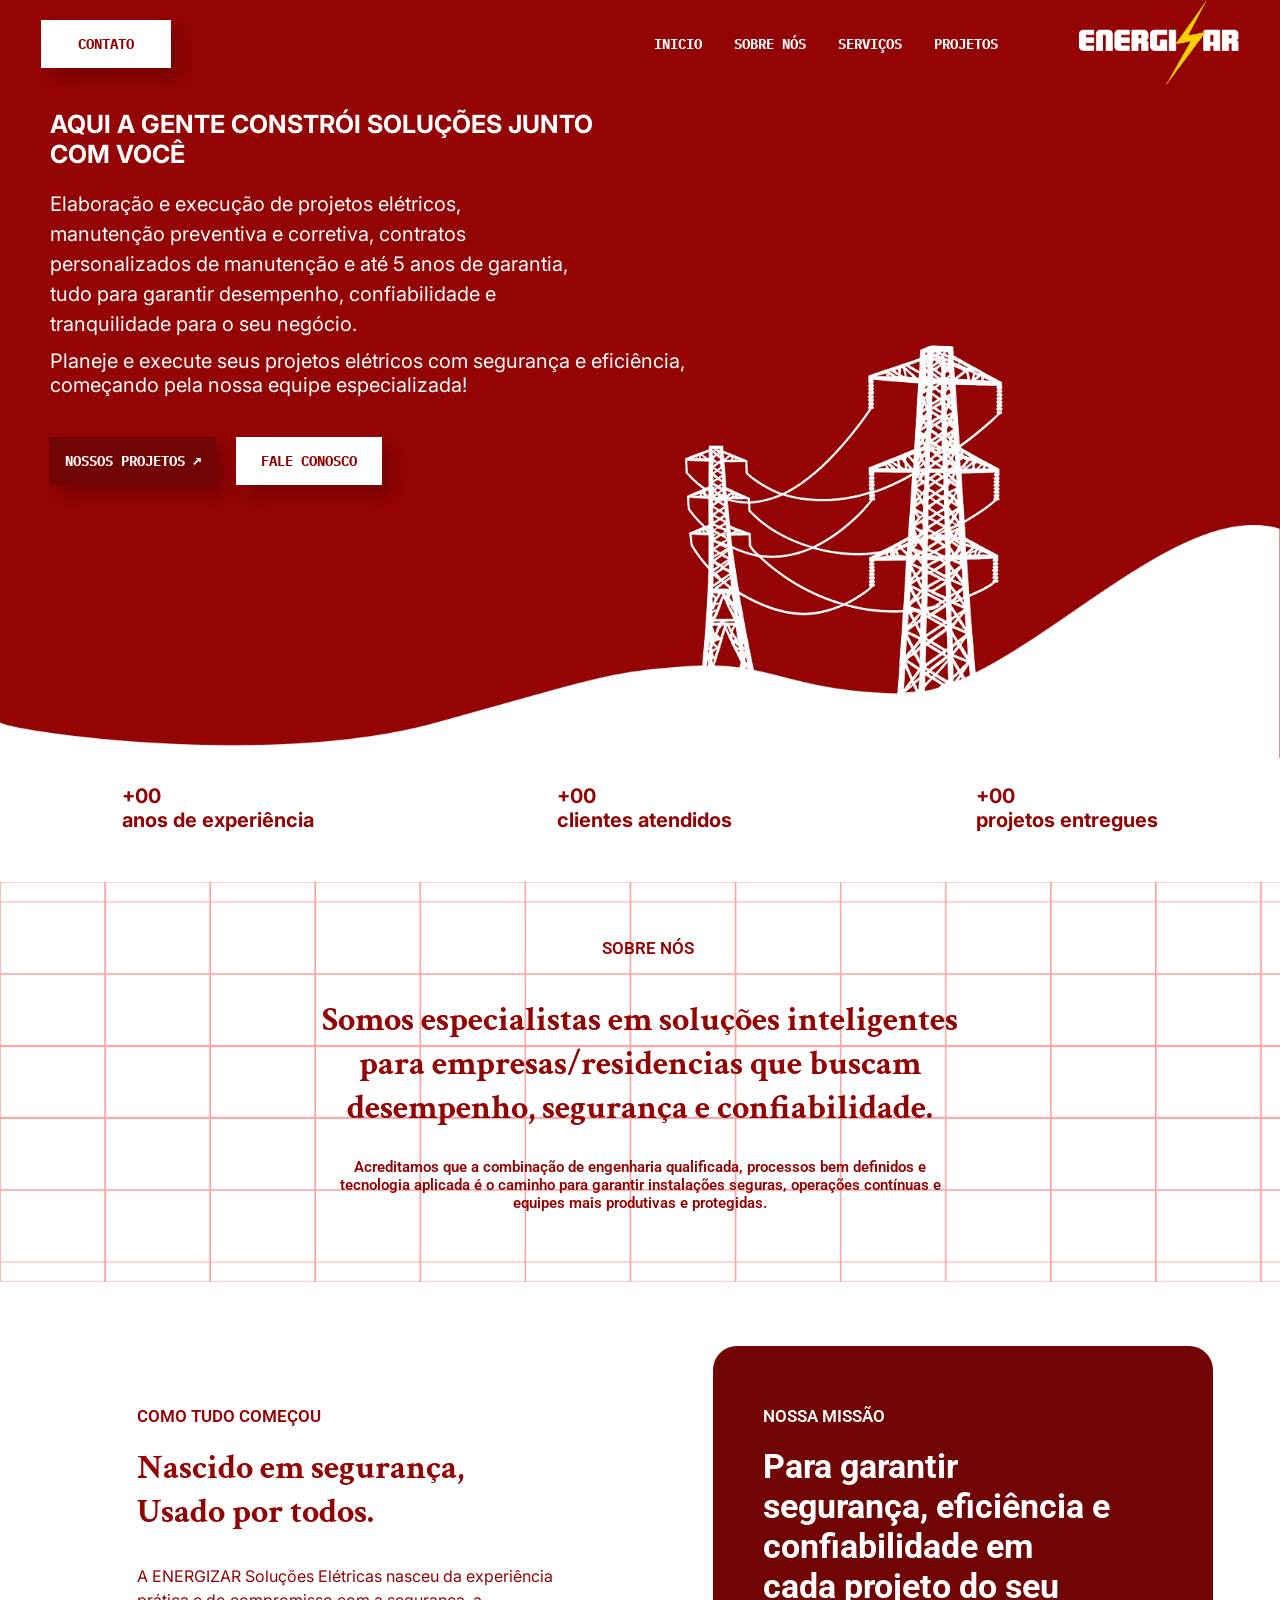
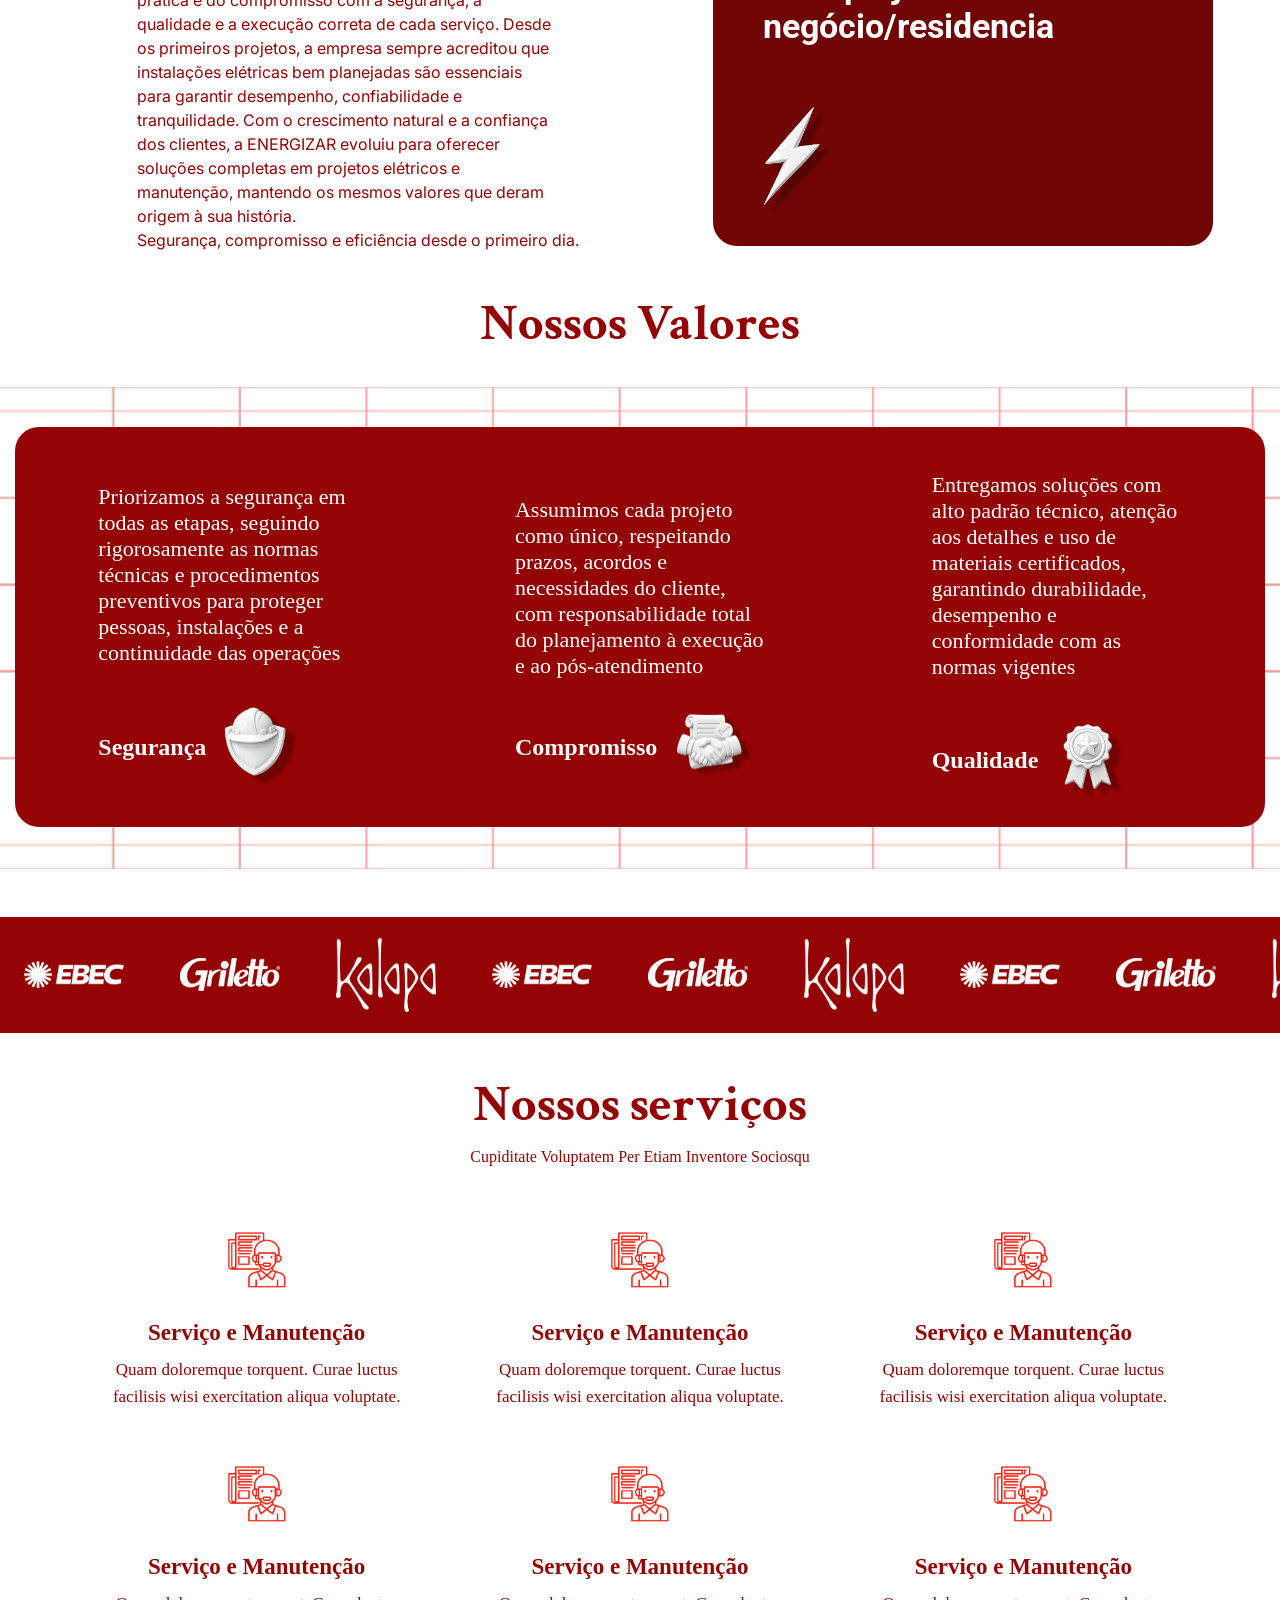
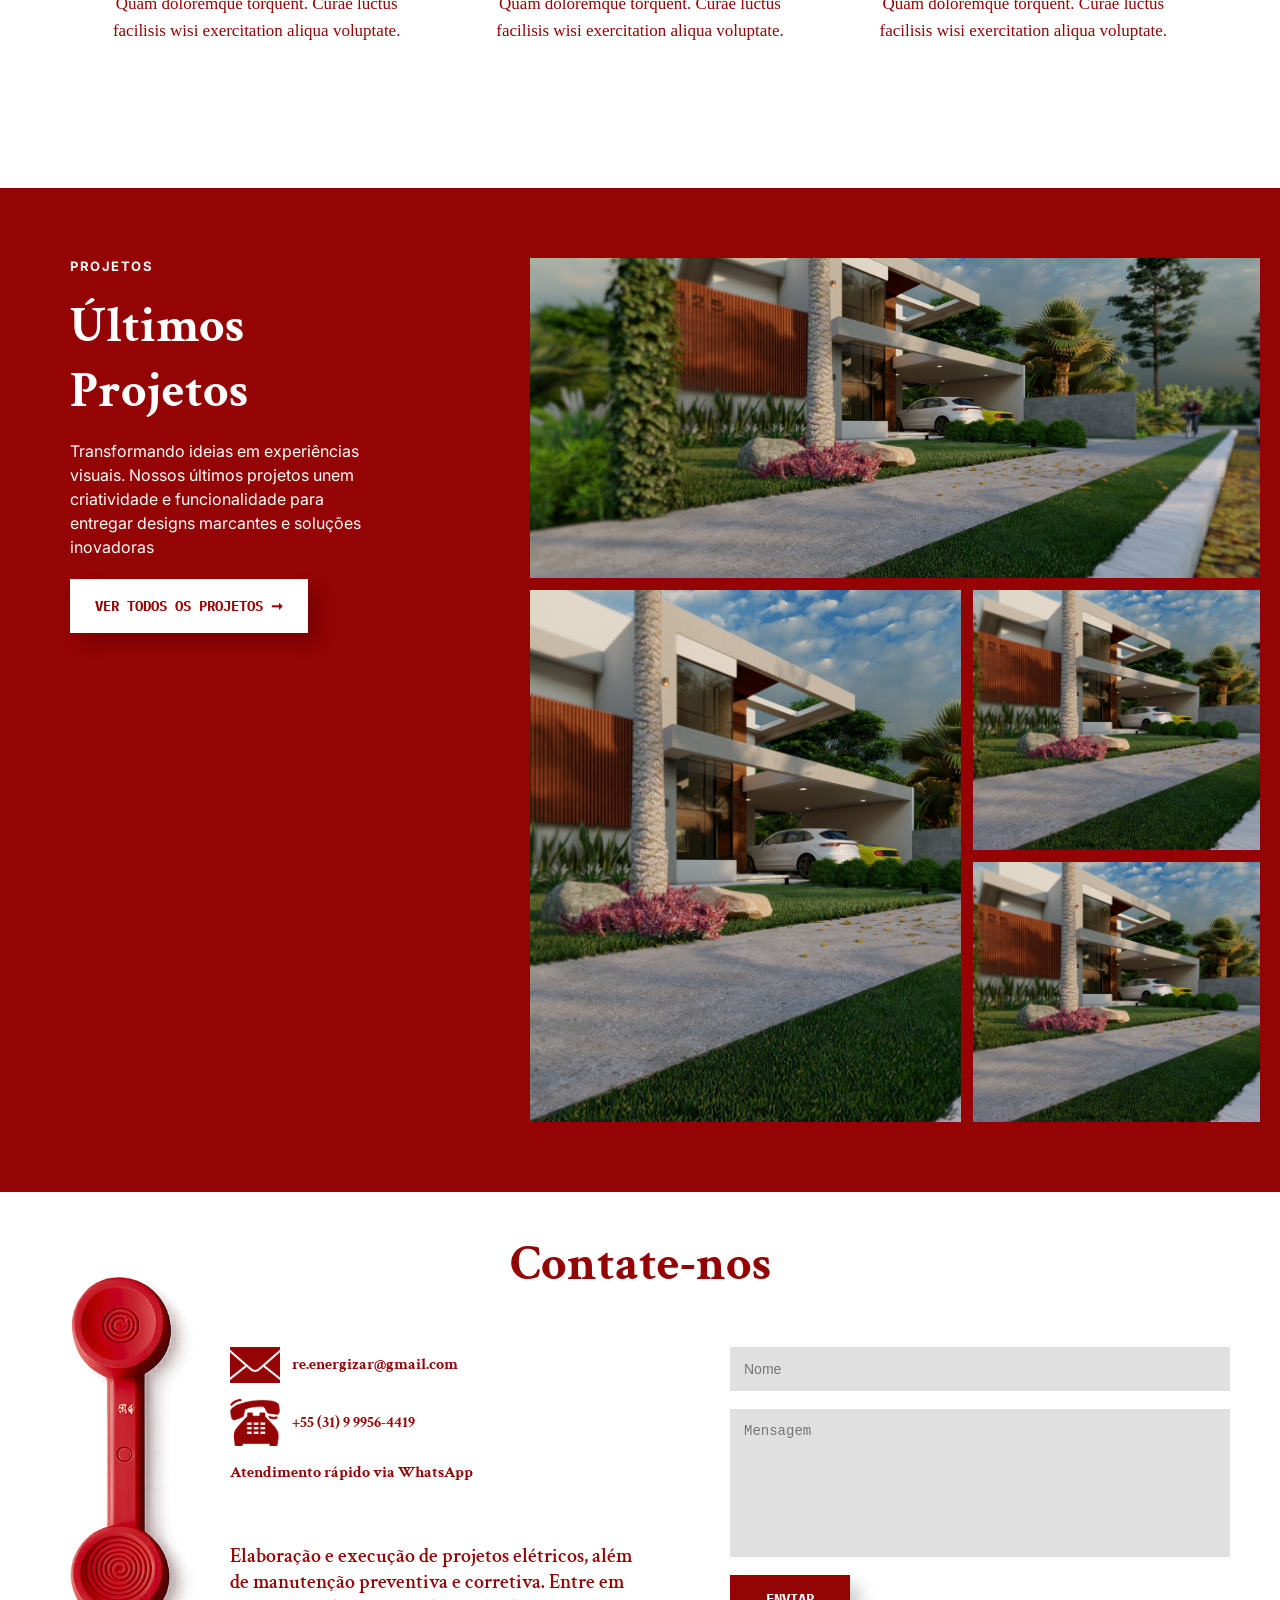
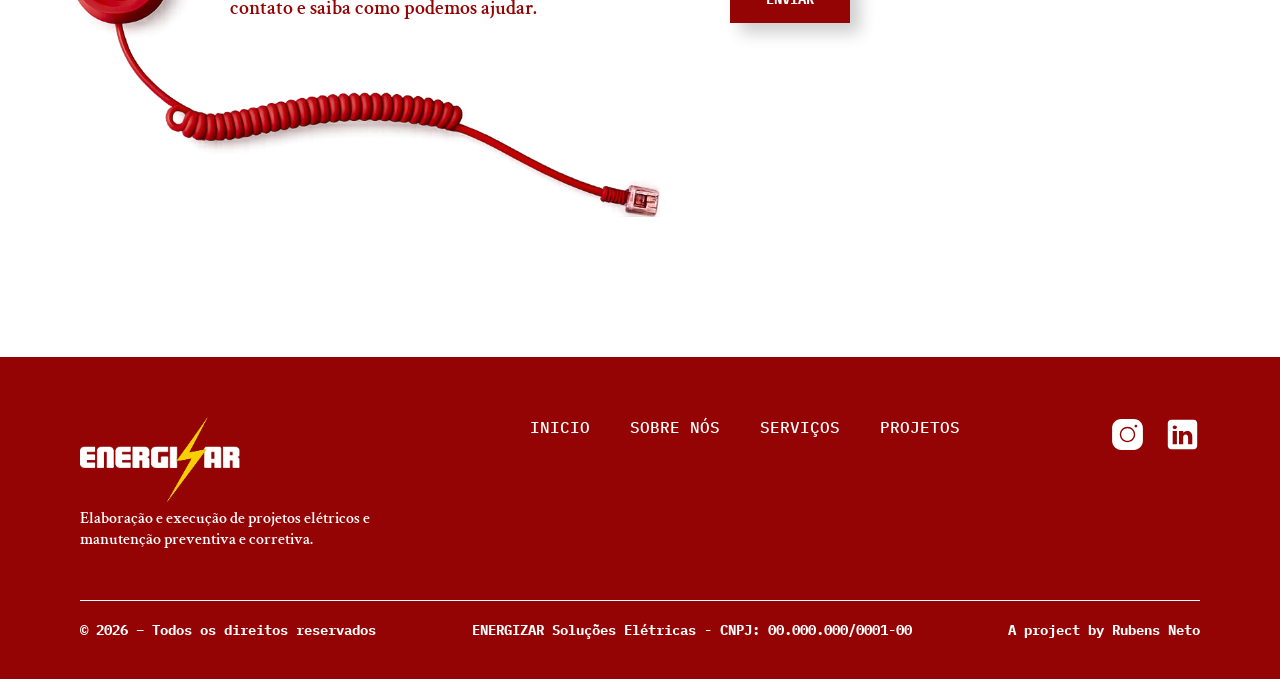
==== commit c52195c1: "ENERGIZAR 1.4" ====
--- a/index.html
+++ b/index.html
@@ -423,7 +423,7 @@
                             <form onsubmit="enviarWhats(event)">
                                 <input type="text" placeholder="Nome" id="nome">
                                 <textarea placeholder="Mensagem" rows="4" id="mensagem"></textarea>
-                                <button type="submit" >ENVIAR</button>
+                                <button type="submit">ENVIAR</button>
                             </form>
                         </div>
 
--- a/style/styleInicio.css
+++ b/style/styleInicio.css
@@ -245,6 +245,10 @@
     color: #940404;
 }
 
+.gradeMobile {
+    display: none;
+}
+
 /*MOBILE
 SOBRE NOS*
 DADOS*/
@@ -289,6 +293,8 @@
     }
 
     .gradeMobile {
+        display: block;
+        width: 100%;
         overflow-x: hidden;
     }
 
